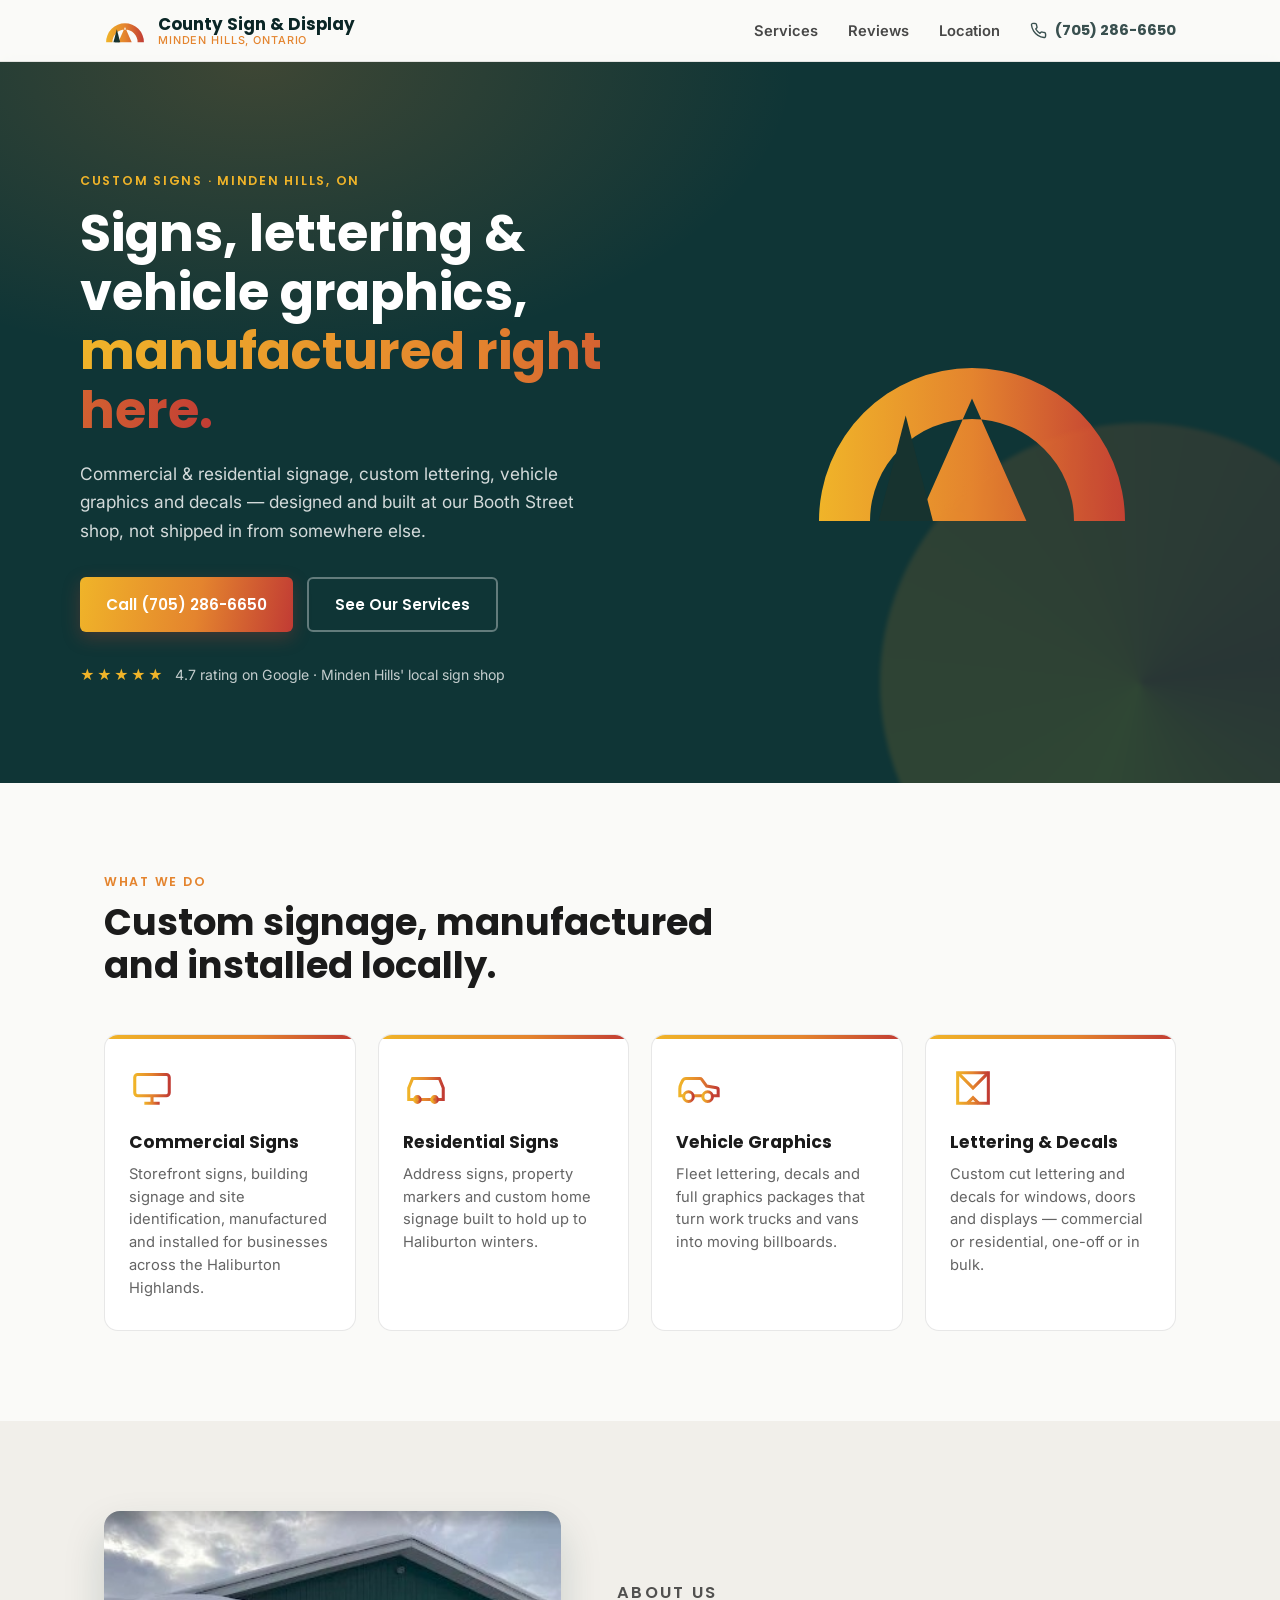
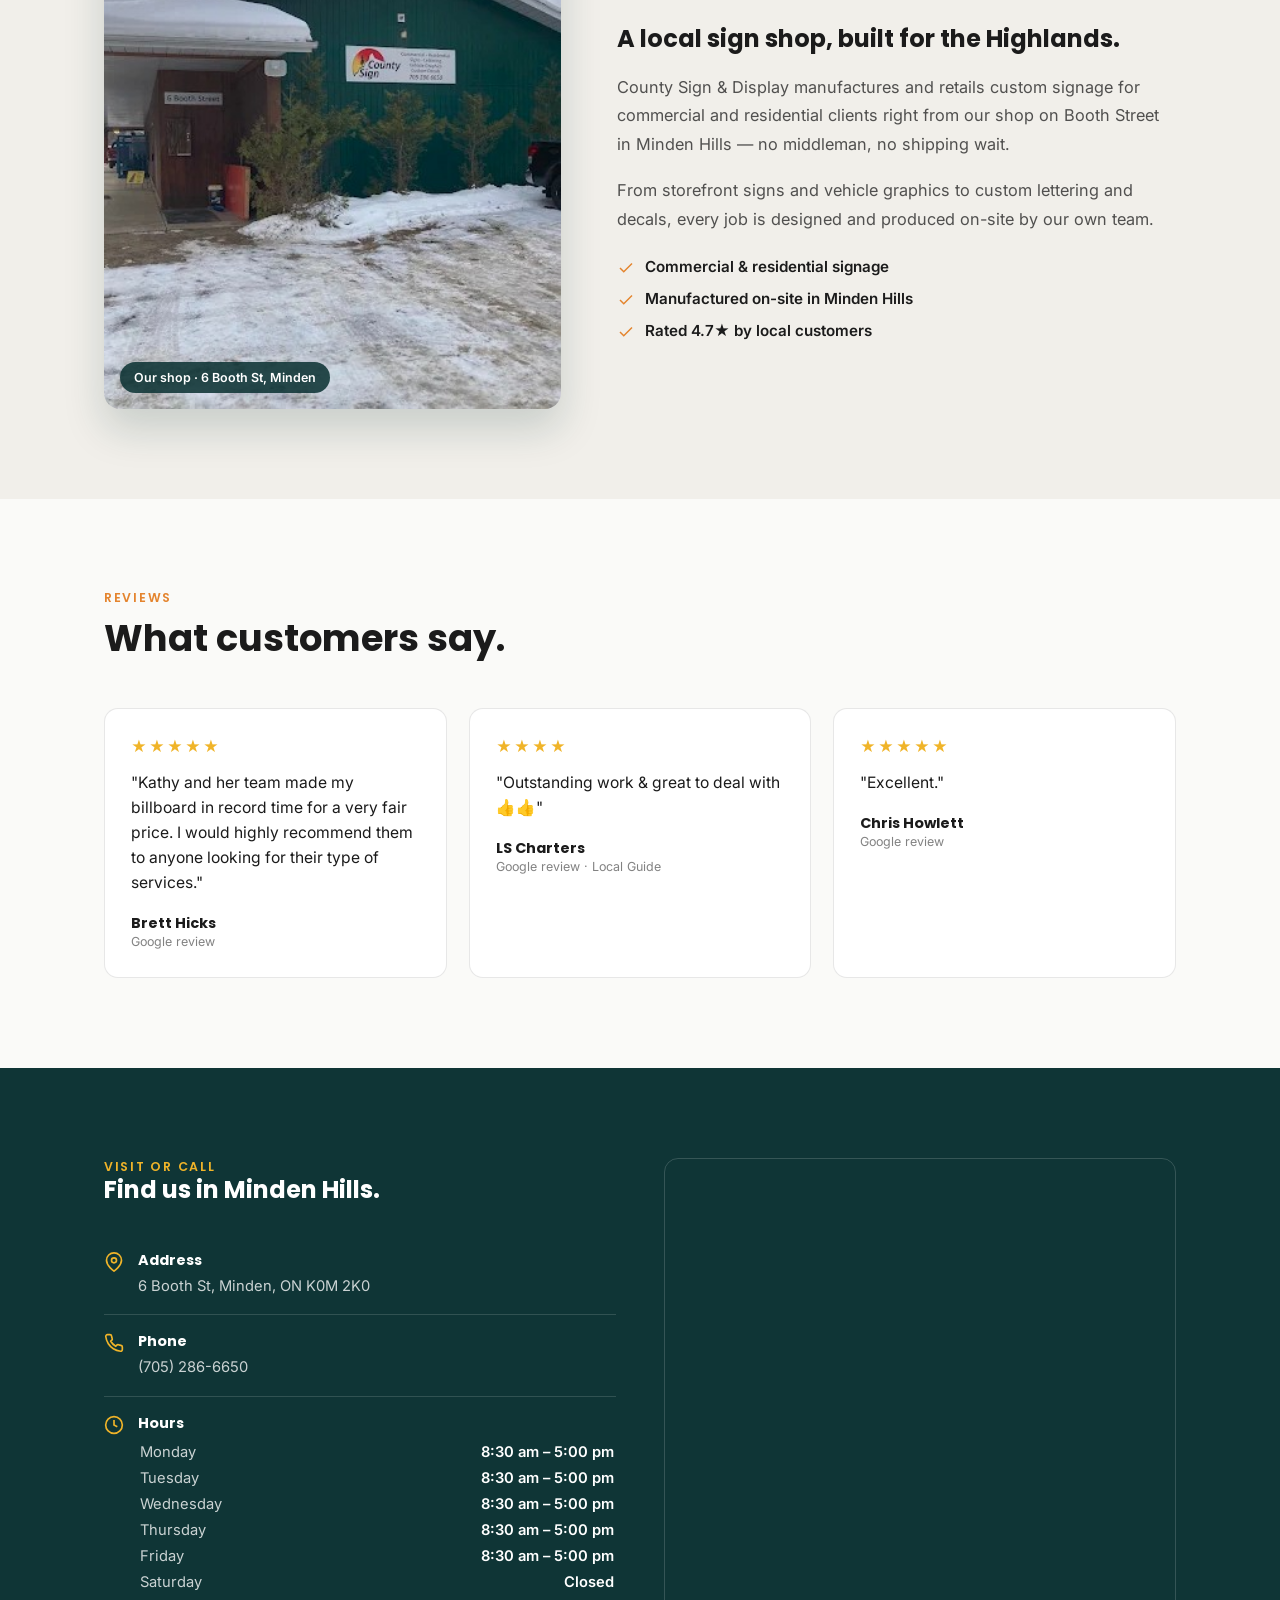
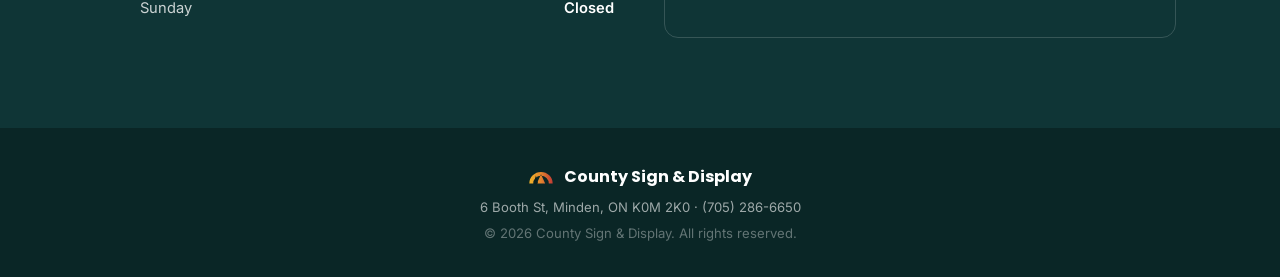
==== index.html @ 8c18675a "Initial site build for County Sign & Display Speculative build from public Google Business info (rev" ====
<!DOCTYPE html>
<html lang="en">
<head>
<meta charset="UTF-8">
<meta name="viewport" content="width=device-width, initial-scale=1.0">
<title>County Sign & Display | Signs, Lettering & Vehicle Graphics in Minden, ON</title>
<meta name="description" content="Custom sign manufacturing, lettering, vehicle graphics and decals — commercial and residential. Based on Booth St in Minden Hills, Ontario. Call (705) 286-6650.">
<link rel="preconnect" href="https://fonts.googleapis.com">
<link rel="preconnect" href="https://fonts.gstatic.com" crossorigin>
<link href="https://fonts.googleapis.com/css2?family=Poppins:wght@500;600;700;800&family=Inter:wght@400;500;600;700&display=swap" rel="stylesheet">
<link rel="icon" type="image/png" href="images/favicon-32.png">
<link rel="apple-touch-icon" href="images/apple-touch-icon.png">
<style>
  :root {
    /* Sunrise-arc gradient recreated from the shop signage (photo too blurred to sample pixels directly) */
    --gold: #F0B429;
    --orange: #E4842E;
    --red: #C13B34;
    /* Deep teal sampled directly from the shop's siding paint, brand-assets/logo-mark.svg source photo */
    --teal: #0F3536;
    --teal-dark: #0A2626;
    --ink: #1B1B1B;
    --paper: #FAFAF8;
    --paper-dim: #F1EFEA;
    --line: rgba(27,27,27,0.1);
  }

  * { margin: 0; padding: 0; box-sizing: border-box; }
  html { scroll-behavior: smooth; }

  body {
    font-family: 'Inter', sans-serif;
    background: var(--paper);
    color: var(--ink);
    overflow-x: hidden;
  }

  h1, h2, h3, .display {
    font-family: 'Poppins', sans-serif;
    font-weight: 700;
    line-height: 1.15;
  }

  a { text-decoration: none; color: inherit; }
  img { max-width: 100%; display: block; }

  .wrap {
    max-width: 1120px;
    margin: 0 auto;
    padding: 0 24px;
  }

  .eyebrow {
    font-family: 'Poppins', sans-serif;
    font-weight: 600;
    font-size: 0.78rem;
    letter-spacing: 0.14em;
    text-transform: uppercase;
    color: var(--orange);
  }

  .btn {
    display: inline-flex;
    align-items: center;
    gap: 8px;
    font-family: 'Poppins', sans-serif;
    font-weight: 600;
    font-size: 0.95rem;
    padding: 14px 26px;
    border-radius: 6px;
    transition: transform 0.15s ease, box-shadow 0.15s ease;
  }
  .btn-primary {
    background: linear-gradient(100deg, var(--gold), var(--orange) 55%, var(--red));
    color: #fff;
    box-shadow: 0 6px 18px rgba(196,66,48,0.28);
  }
  .btn-primary:hover { transform: translateY(-2px); box-shadow: 0 10px 22px rgba(196,66,48,0.34); }
  .btn-outline {
    border: 2px solid rgba(255,255,255,0.35);
    color: #fff;
  }
  .btn-outline:hover { border-color: #fff; }
  .btn-outline.on-light {
    border-color: var(--teal);
    color: var(--teal);
  }

  /* ---------- LOGO MARK (shared) ---------- */
  .logo-mark { width: 42px; height: auto; flex-shrink: 0; }

  /* ---------- NAV ---------- */
  header {
    position: sticky;
    top: 0;
    z-index: 100;
    background: rgba(250,250,248,0.92);
    backdrop-filter: blur(8px);
    border-bottom: 1px solid var(--line);
  }
  nav {
    display: flex;
    align-items: center;
    justify-content: space-between;
    padding: 14px 24px;
    max-width: 1120px;
    margin: 0 auto;
  }
  .brand {
    display: flex;
    align-items: center;
    gap: 12px;
  }
  .brand-text {
    font-family: 'Poppins', sans-serif;
    font-weight: 700;
    font-size: 1.05rem;
    line-height: 1.2;
    color: var(--teal-dark);
  }
  .brand-text span {
    display: block;
    font-family: 'Inter', sans-serif;
    font-weight: 500;
    font-size: 0.68rem;
    letter-spacing: 0.08em;
    text-transform: uppercase;
    color: var(--orange);
  }
  .nav-links {
    display: flex;
    align-items: center;
    gap: 30px;
    font-weight: 600;
    font-size: 0.92rem;
  }
  .nav-links a { opacity: 0.8; }
  .nav-links a:hover { opacity: 1; color: var(--orange); }
  .nav-call {
    display: flex;
    align-items: center;
    gap: 8px;
    font-family: 'Poppins', sans-serif;
    font-weight: 700;
    color: var(--teal-dark);
  }
  .nav-call svg { width: 17px; height: 17px; flex-shrink: 0; }
  .nav-mobile-hide { display: flex; }

  @media (max-width: 720px) {
    .nav-links a.hide-mobile { display: none; }
    .brand-text { font-size: 0.92rem; }
  }
  @media (max-width: 480px) {
    nav { flex-wrap: wrap; gap: 8px 0; }
    .brand-text span { display: none; }
    .nav-call { font-size: 0.85rem; white-space: nowrap; }
  }

  /* ---------- HERO ---------- */
  .hero {
    position: relative;
    background: radial-gradient(ellipse 900px 500px at 20% 0%, rgba(228,132,46,0.22), transparent 60%), var(--teal);
    color: #fff;
    padding: 110px 24px 100px;
    overflow: hidden;
  }
  .hero::after {
    content: "";
    position: absolute;
    right: -120px;
    bottom: -160px;
    width: 520px;
    height: 520px;
    border-radius: 50%;
    background: conic-gradient(from 200deg, var(--gold), var(--orange), var(--red), var(--gold));
    opacity: 0.14;
    filter: blur(2px);
  }
  .hero-inner {
    position: relative;
    max-width: 1120px;
    margin: 0 auto;
    display: grid;
    grid-template-columns: 1.15fr 0.85fr;
    gap: 48px;
    align-items: center;
  }
  .hero h1 {
    font-size: clamp(2.1rem, 4.4vw, 3.2rem);
    margin: 14px 0 20px;
  }
  .hero h1 .accent {
    background: linear-gradient(100deg, var(--gold), var(--orange) 60%, var(--red));
    -webkit-background-clip: text;
    background-clip: text;
    color: transparent;
  }
  .hero p.lead {
    font-size: 1.08rem;
    line-height: 1.65;
    color: rgba(255,255,255,0.82);
    max-width: 46ch;
    margin-bottom: 32px;
  }
  .hero-ctas { display: flex; flex-wrap: wrap; gap: 14px; }
  .hero-badge {
    margin-top: 34px;
    display: flex;
    align-items: center;
    gap: 10px;
    font-size: 0.88rem;
    color: rgba(255,255,255,0.75);
  }
  .stars { color: var(--gold); letter-spacing: 2px; }

  .hero-mark {
    display: flex;
    justify-content: center;
    align-items: center;
  }
  .hero-mark svg { width: 100%; max-width: 340px; }

  @media (max-width: 860px) {
    .hero-inner { grid-template-columns: 1fr; }
    .hero-mark { order: -1; max-width: 220px; margin: 0 auto; }
  }

  /* ---------- SECTION HEADS ---------- */
  .section { padding: 90px 24px; }
  .section-head { max-width: 640px; margin-bottom: 48px; }
  .section-head h2 { font-size: clamp(1.7rem, 3vw, 2.3rem); margin-top: 10px; }
  .section-alt { background: var(--paper-dim); }

  /* ---------- SERVICES ---------- */
  .services-grid {
    display: grid;
    grid-template-columns: repeat(4, 1fr);
    gap: 22px;
  }
  .service-card {
    background: #fff;
    border: 1px solid var(--line);
    border-radius: 14px;
    padding: 30px 24px;
    position: relative;
    overflow: hidden;
  }
  .service-card::before {
    content: "";
    position: absolute;
    top: 0; left: 0; right: 0;
    height: 4px;
    background: linear-gradient(100deg, var(--gold), var(--orange) 60%, var(--red));
  }
  .service-icon {
    width: 46px;
    height: 46px;
    margin-bottom: 18px;
  }
  .service-card h3 {
    font-size: 1.08rem;
    margin-bottom: 10px;
  }
  .service-card p {
    font-size: 0.92rem;
    line-height: 1.55;
    color: rgba(27,27,27,0.68);
  }

  @media (max-width: 980px) {
    .services-grid { grid-template-columns: repeat(2, 1fr); }
  }
  @media (max-width: 560px) {
    .services-grid { grid-template-columns: 1fr; }
  }

  /* ---------- ABOUT / PHOTO ---------- */
  .about-grid {
    display: grid;
    grid-template-columns: 0.9fr 1.1fr;
    gap: 56px;
    align-items: center;
  }
  .about-photo {
    border-radius: 16px;
    overflow: hidden;
    box-shadow: 0 20px 40px rgba(15,53,54,0.18);
    position: relative;
  }
  .about-photo img { width: 100%; height: 100%; object-fit: cover; }
  .about-photo-cap {
    position: absolute;
    left: 16px;
    bottom: 16px;
    background: rgba(15,53,54,0.88);
    color: #fff;
    font-size: 0.78rem;
    font-weight: 600;
    padding: 8px 14px;
    border-radius: 999px;
  }
  .about-copy p {
    font-size: 1.02rem;
    line-height: 1.75;
    color: rgba(27,27,27,0.75);
    margin-bottom: 18px;
  }
  .about-list {
    list-style: none;
    margin-top: 24px;
    display: grid;
    gap: 12px;
  }
  .about-list li {
    display: flex;
    align-items: flex-start;
    gap: 10px;
    font-weight: 600;
    font-size: 0.95rem;
  }
  .about-list svg { width: 18px; height: 18px; flex-shrink: 0; margin-top: 2px; color: var(--orange); }

  @media (max-width: 860px) {
    .about-grid { grid-template-columns: 1fr; }
  }

  /* ---------- TESTIMONIALS ---------- */
  .testi-grid {
    display: grid;
    grid-template-columns: repeat(3, 1fr);
    gap: 22px;
  }
  .testi-card {
    background: #fff;
    border-radius: 14px;
    padding: 28px 26px;
    border: 1px solid var(--line);
  }
  .testi-stars { color: var(--gold); font-size: 0.95rem; margin-bottom: 14px; letter-spacing: 2px; }
  .testi-card p.quote {
    font-size: 0.98rem;
    line-height: 1.6;
    margin-bottom: 18px;
    color: var(--ink);
  }
  .testi-name { font-family: 'Poppins', sans-serif; font-weight: 700; font-size: 0.9rem; }
  .testi-sub { font-size: 0.78rem; color: rgba(27,27,27,0.55); }

  @media (max-width: 860px) {
    .testi-grid { grid-template-columns: 1fr; }
  }

  /* ---------- LOCATION ---------- */
  .location {
    background: var(--teal);
    color: #fff;
  }
  .location-grid {
    display: grid;
    grid-template-columns: 1fr 1fr;
    gap: 48px;
    align-items: start;
  }
  .location h2 { color: #fff; }
  .info-row {
    display: flex;
    gap: 14px;
    padding: 16px 0;
    border-bottom: 1px solid rgba(255,255,255,0.14);
  }
  .info-row:last-child { border-bottom: none; }
  .info-row svg { width: 20px; height: 20px; flex-shrink: 0; color: var(--gold); margin-top: 2px; }
  .info-row h4 { font-family: 'Poppins', sans-serif; font-size: 0.9rem; margin-bottom: 4px; }
  .info-row p, .info-row a { font-size: 0.92rem; color: rgba(255,255,255,0.78); line-height: 1.6; }
  .hours-table { width: 100%; font-size: 0.92rem; }
  .hours-table td { padding: 3px 0; color: rgba(255,255,255,0.78); }
  .hours-table td:last-child { text-align: right; font-weight: 600; color: #fff; }

  .map-frame {
    border-radius: 14px;
    overflow: hidden;
    border: 1px solid rgba(255,255,255,0.16);
    height: 100%;
    min-height: 340px;
  }
  .map-frame iframe { width: 100%; height: 100%; min-height: 340px; border: 0; filter: grayscale(0.15) contrast(1.05); }

  @media (max-width: 860px) {
    .location-grid { grid-template-columns: 1fr; }
  }

  /* ---------- FOOTER ---------- */
  footer {
    background: var(--teal-dark);
    color: rgba(255,255,255,0.6);
    padding: 36px 24px;
    text-align: center;
    font-size: 0.82rem;
  }
  footer .foot-brand {
    display: flex;
    align-items: center;
    justify-content: center;
    gap: 10px;
    margin-bottom: 10px;
  }
  footer .foot-brand span { font-family: 'Poppins', sans-serif; font-weight: 700; color: #fff; font-size: 1rem; }
</style>
</head>
<body>

<header>
  <nav>
    <a href="#top" class="brand">
      <svg class="logo-mark" viewBox="0 0 200 130" xmlns="http://www.w3.org/2000/svg" aria-hidden="true">
        <defs>
          <linearGradient id="navGrad" x1="0" y1="0" x2="1" y2="0">
            <stop offset="0%" stop-color="#F0B429"/>
            <stop offset="50%" stop-color="#E4842E"/>
            <stop offset="100%" stop-color="#C13B34"/>
          </linearGradient>
        </defs>
        <path fill-rule="evenodd" fill="url(#navGrad)" d="M10,120 A90,90 0 0 1 190,120 L160,120 A60,60 0 0 0 40,120 Z M68,120 L100,48 L132,120 Z"/>
        <g fill="#17332f"><polygon points="52,120 62,78 72,120"/><polygon points="45,120 61,58 77,120"/></g>
      </svg>
      <span class="brand-text">County Sign &amp; Display<span>Minden Hills, Ontario</span></span>
    </a>
    <div class="nav-links">
      <a href="#services" class="hide-mobile">Services</a>
      <a href="#reviews" class="hide-mobile">Reviews</a>
      <a href="#location" class="hide-mobile">Location</a>
      <a href="tel:17052866650" class="nav-call">
        <svg viewBox="0 0 24 24" fill="none" stroke="currentColor" stroke-width="2" stroke-linecap="round" stroke-linejoin="round"><path d="M22 16.92v3a2 2 0 0 1-2.18 2 19.79 19.79 0 0 1-8.63-3.07 19.5 19.5 0 0 1-6-6 19.79 19.79 0 0 1-3.07-8.67A2 2 0 0 1 4.11 2h3a2 2 0 0 1 2 1.72c.127.96.361 1.903.7 2.81a2 2 0 0 1-.45 2.11L8.09 9.91a16 16 0 0 0 6 6l1.27-1.27a2 2 0 0 1 2.11-.45c.907.339 1.85.573 2.81.7A2 2 0 0 1 22 16.92z"/></svg>
        (705) 286-6650
      </a>
    </div>
  </nav>
</header>

<section class="hero" id="top">
  <div class="hero-inner">
    <div>
      <p class="eyebrow" style="color: var(--gold);">Custom Signs &middot; Minden Hills, ON</p>
      <h1>Signs, lettering &amp; vehicle graphics, <span class="accent">manufactured right here.</span></h1>
      <p class="lead">Commercial &amp; residential signage, custom lettering, vehicle graphics and decals — designed and built at our Booth Street shop, not shipped in from somewhere else.</p>
      <div class="hero-ctas">
        <a href="tel:17052866650" class="btn btn-primary">Call (705) 286-6650</a>
        <a href="#services" class="btn btn-outline">See Our Services</a>
      </div>
      <div class="hero-badge">
        <span class="stars">★★★★★</span>
        <span>4.7 rating on Google &middot; Minden Hills' local sign shop</span>
      </div>
    </div>
    <div class="hero-mark">
      <svg viewBox="0 0 200 130" xmlns="http://www.w3.org/2000/svg" aria-hidden="true">
        <defs>
          <linearGradient id="heroGrad" x1="0" y1="0" x2="1" y2="0">
            <stop offset="0%" stop-color="#F0B429"/>
            <stop offset="50%" stop-color="#E4842E"/>
            <stop offset="100%" stop-color="#C13B34"/>
          </linearGradient>
        </defs>
        <path fill-rule="evenodd" fill="url(#heroGrad)" d="M10,120 A90,90 0 0 1 190,120 L160,120 A60,60 0 0 0 40,120 Z M68,120 L100,48 L132,120 Z"/>
        <g fill="#17332f"><polygon points="52,120 62,78 72,120"/><polygon points="45,120 61,58 77,120"/></g>
      </svg>
    </div>
  </div>
</section>

<section class="section" id="services">
  <div class="wrap">
    <div class="section-head">
      <p class="eyebrow">What We Do</p>
      <h2>Custom signage, manufactured and installed locally.</h2>
    </div>
    <div class="services-grid">
      <div class="service-card">
        <svg class="service-icon" viewBox="0 0 24 24" fill="none" stroke="url(#navGrad)" stroke-width="1.6"><rect x="3" y="5" width="18" height="11" rx="1.5"/><path d="M8 20h8M12 16v4"/></svg>
        <h3>Commercial Signs</h3>
        <p>Storefront signs, building signage and site identification, manufactured and installed for businesses across the Haliburton Highlands.</p>
      </div>
      <div class="service-card">
        <svg class="service-icon" viewBox="0 0 24 24" fill="none" stroke="url(#navGrad)" stroke-width="1.6"><path d="M3 12l2-5h14l2 5v6H3v-6z"/><circle cx="7.5" cy="18" r="1.5"/><circle cx="16.5" cy="18" r="1.5"/></svg>
        <h3>Residential Signs</h3>
        <p>Address signs, property markers and custom home signage built to hold up to Haliburton winters.</p>
      </div>
      <div class="service-card">
        <svg class="service-icon" viewBox="0 0 24 24" fill="none" stroke="url(#navGrad)" stroke-width="1.6"><path d="M14 16H9m10 0h3v-3.15a1 1 0 0 0-.84-.99L16 11l-2.7-3.6a1 1 0 0 0-.8-.4H5.24a2 2 0 0 0-1.8 1.1l-.8 1.63A6 6 0 0 0 2 12.42V16h2"/><circle cx="6.5" cy="16.5" r="2.5"/><circle cx="16.5" cy="16.5" r="2.5"/></svg>
        <h3>Vehicle Graphics</h3>
        <p>Fleet lettering, decals and full graphics packages that turn work trucks and vans into moving billboards.</p>
      </div>
      <div class="service-card">
        <svg class="service-icon" viewBox="0 0 24 24" fill="none" stroke="url(#navGrad)" stroke-width="1.6"><path d="M4 4h16v16H4z"/><path d="M4 4l8 8 8-8M9 20l3-3 3 3"/></svg>
        <h3>Lettering &amp; Decals</h3>
        <p>Custom cut lettering and decals for windows, doors and displays — commercial or residential, one-off or in bulk.</p>
      </div>
    </div>
  </div>
</section>

<section class="section section-alt">
  <div class="wrap about-grid">
    <div class="about-photo">
      <img src="images/shop-exterior.jpg" alt="County Sign & Display shop at 6 Booth Street, Minden, Ontario">
      <span class="about-photo-cap">Our shop &middot; 6 Booth St, Minden</span>
    </div>
    <div class="about-copy">
      <p class="eyebrow">About Us</p>
      <h2 style="margin: 10px 0 20px;">A local sign shop, built for the Highlands.</h2>
      <p>County Sign &amp; Display manufactures and retails custom signage for commercial and residential clients right from our shop on Booth Street in Minden Hills — no middleman, no shipping wait.</p>
      <p>From storefront signs and vehicle graphics to custom lettering and decals, every job is designed and produced on-site by our own team.</p>
      <ul class="about-list">
        <li><svg viewBox="0 0 24 24" fill="none" stroke="currentColor" stroke-width="2"><path d="M20 6L9 17l-5-5"/></svg> Commercial &amp; residential signage</li>
        <li><svg viewBox="0 0 24 24" fill="none" stroke="currentColor" stroke-width="2"><path d="M20 6L9 17l-5-5"/></svg> Manufactured on-site in Minden Hills</li>
        <li><svg viewBox="0 0 24 24" fill="none" stroke="currentColor" stroke-width="2"><path d="M20 6L9 17l-5-5"/></svg> Rated 4.7★ by local customers</li>
      </ul>
    </div>
  </div>
</section>

<section class="section" id="reviews">
  <div class="wrap">
    <div class="section-head">
      <p class="eyebrow">Reviews</p>
      <h2>What customers say.</h2>
    </div>
    <div class="testi-grid">
      <div class="testi-card">
        <div class="testi-stars">★★★★★</div>
        <p class="quote">"Kathy and her team made my billboard in record time for a very fair price. I would highly recommend them to anyone looking for their type of services."</p>
        <div class="testi-name">Brett Hicks</div>
        <div class="testi-sub">Google review</div>
      </div>
      <div class="testi-card">
        <div class="testi-stars">★★★★</div>
        <p class="quote">"Outstanding work &amp; great to deal with 👍👍"</p>
        <div class="testi-name">LS Charters</div>
        <div class="testi-sub">Google review &middot; Local Guide</div>
      </div>
      <div class="testi-card">
        <div class="testi-stars">★★★★★</div>
        <p class="quote">"Excellent."</p>
        <div class="testi-name">Chris Howlett</div>
        <div class="testi-sub">Google review</div>
      </div>
    </div>
  </div>
</section>

<section class="section location" id="location">
  <div class="wrap location-grid">
    <div>
      <p class="eyebrow" style="color: var(--gold);">Visit or Call</p>
      <h2>Find us in Minden Hills.</h2>
      <div style="margin-top: 30px;">
        <div class="info-row">
          <svg viewBox="0 0 24 24" fill="none" stroke="currentColor" stroke-width="2"><path d="M21 10c0 7-9 13-9 13s-9-6-9-13a9 9 0 0 1 18 0z"/><circle cx="12" cy="10" r="3"/></svg>
          <div><h4>Address</h4><p>6 Booth St, Minden, ON K0M 2K0</p></div>
        </div>
        <div class="info-row">
          <svg viewBox="0 0 24 24" fill="none" stroke="currentColor" stroke-width="2"><path d="M22 16.92v3a2 2 0 0 1-2.18 2 19.79 19.79 0 0 1-8.63-3.07 19.5 19.5 0 0 1-6-6 19.79 19.79 0 0 1-3.07-8.67A2 2 0 0 1 4.11 2h3a2 2 0 0 1 2 1.72c.127.96.361 1.903.7 2.81a2 2 0 0 1-.45 2.11L8.09 9.91a16 16 0 0 0 6 6l1.27-1.27a2 2 0 0 1 2.11-.45c.907.339 1.85.573 2.81.7A2 2 0 0 1 22 16.92z"/></svg>
          <div><h4>Phone</h4><a href="tel:17052866650">(705) 286-6650</a></div>
        </div>
        <div class="info-row">
          <svg viewBox="0 0 24 24" fill="none" stroke="currentColor" stroke-width="2"><circle cx="12" cy="12" r="10"/><path d="M12 6v6l4 2"/></svg>
          <div style="width:100%;">
            <h4>Hours</h4>
            <table class="hours-table">
              <tr><td>Monday</td><td>8:30 am – 5:00 pm</td></tr>
              <tr><td>Tuesday</td><td>8:30 am – 5:00 pm</td></tr>
              <tr><td>Wednesday</td><td>8:30 am – 5:00 pm</td></tr>
              <tr><td>Thursday</td><td>8:30 am – 5:00 pm</td></tr>
              <tr><td>Friday</td><td>8:30 am – 5:00 pm</td></tr>
              <tr><td>Saturday</td><td>Closed</td></tr>
              <tr><td>Sunday</td><td>Closed</td></tr>
            </table>
          </div>
        </div>
      </div>
    </div>
    <div class="map-frame">
      <iframe src="https://www.google.com/maps?q=6+Booth+St,+Minden,+ON+K0M+2K0&output=embed" loading="lazy" referrerpolicy="no-referrer-when-downgrade" title="Map to County Sign & Display, 6 Booth St, Minden, ON"></iframe>
    </div>
  </div>
</section>

<footer>
  <div class="foot-brand">
    <svg width="26" height="auto" viewBox="0 0 200 130" xmlns="http://www.w3.org/2000/svg" aria-hidden="true">
      <defs>
        <linearGradient id="footGrad" x1="0" y1="0" x2="1" y2="0">
          <stop offset="0%" stop-color="#F0B429"/>
          <stop offset="50%" stop-color="#E4842E"/>
          <stop offset="100%" stop-color="#C13B34"/>
        </linearGradient>
      </defs>
      <path fill-rule="evenodd" fill="url(#footGrad)" d="M10,120 A90,90 0 0 1 190,120 L160,120 A60,60 0 0 0 40,120 Z M68,120 L100,48 L132,120 Z"/>
      <g fill="#0a1f1c"><polygon points="52,120 62,78 72,120"/><polygon points="45,120 61,58 77,120"/></g>
    </svg>
    <span>County Sign &amp; Display</span>
  </div>
  <p>6 Booth St, Minden, ON K0M 2K0 &middot; (705) 286-6650</p>
  <p style="margin-top: 10px; opacity: 0.6;">&copy; 2026 County Sign &amp; Display. All rights reserved.</p>
</footer>

</body>
</html>
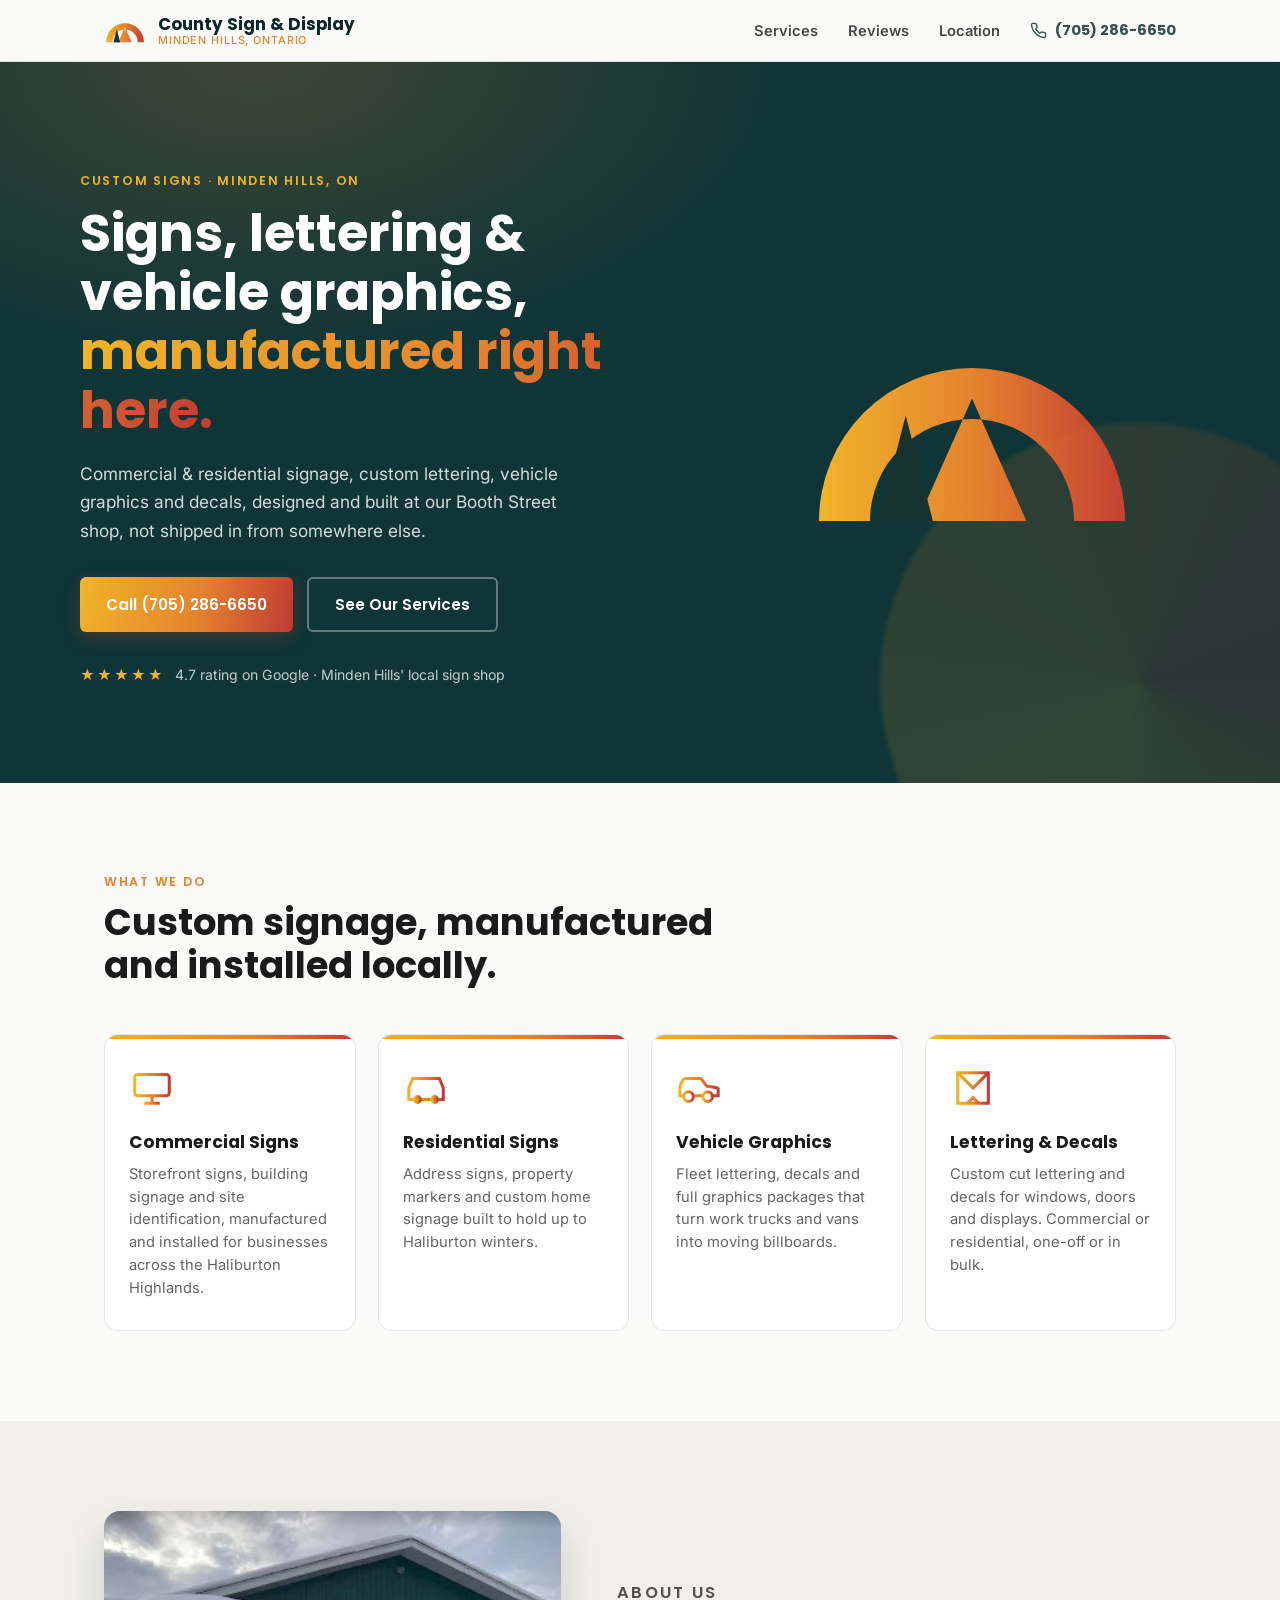
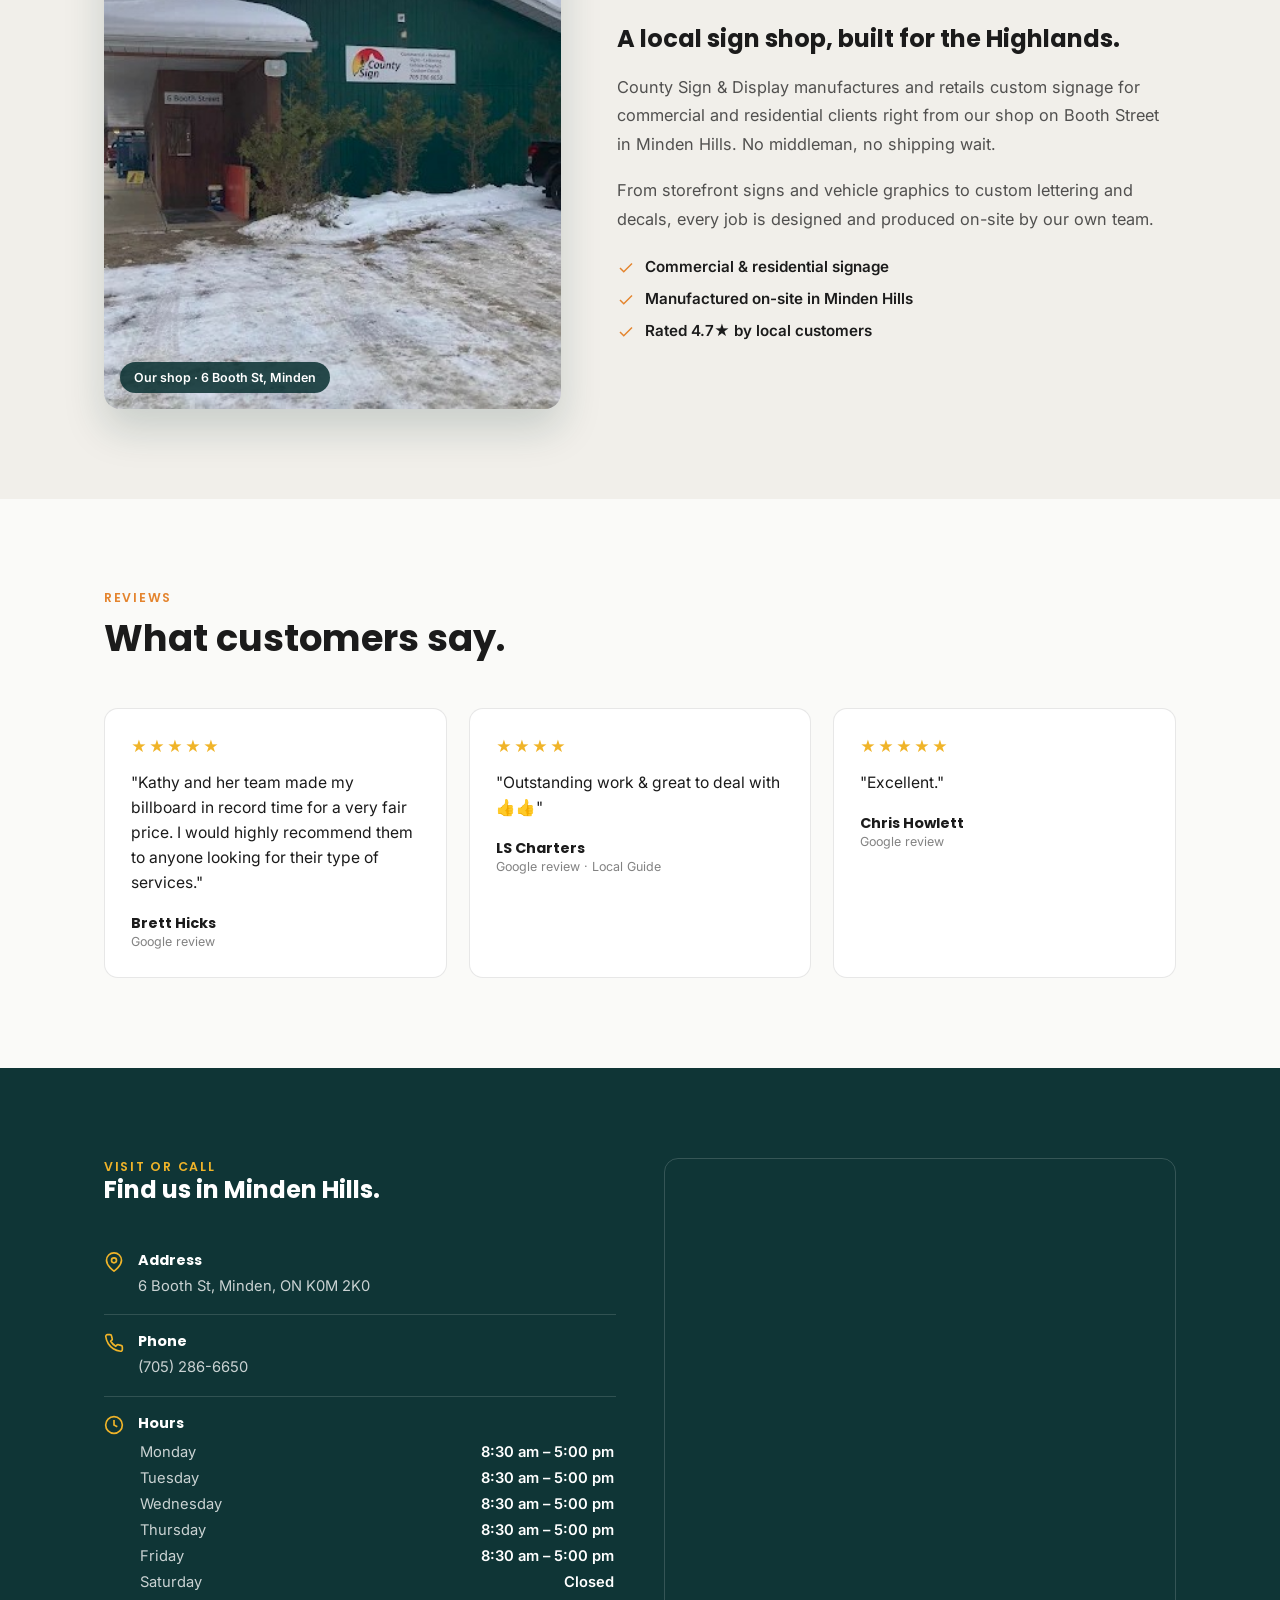
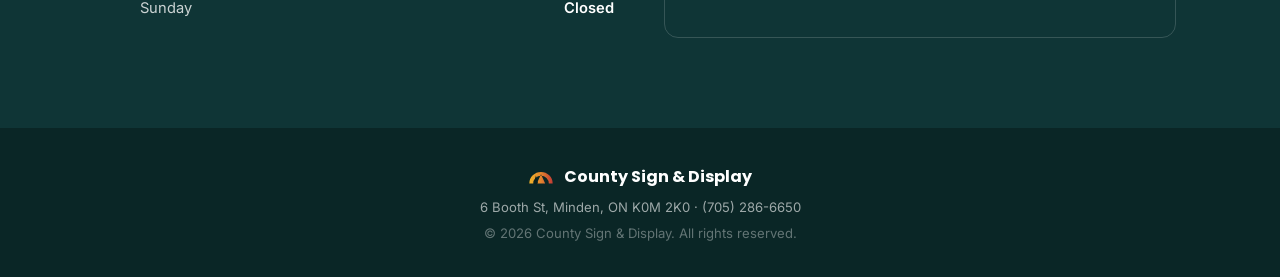
==== commit 17f6b1d7: "Remove em dashes from site copy Co-Authored-By: Claude Sonnet 5 <noreply@anthropic.com>" ====
--- a/index.html
+++ b/index.html
@@ -4,7 +4,7 @@
 <meta charset="UTF-8">
 <meta name="viewport" content="width=device-width, initial-scale=1.0">
 <title>County Sign & Display | Signs, Lettering & Vehicle Graphics in Minden, ON</title>
-<meta name="description" content="Custom sign manufacturing, lettering, vehicle graphics and decals — commercial and residential. Based on Booth St in Minden Hills, Ontario. Call (705) 286-6650.">
+<meta name="description" content="Custom sign manufacturing, lettering, vehicle graphics and decals for commercial and residential clients. Based on Booth St in Minden Hills, Ontario. Call (705) 286-6650.">
 <link rel="preconnect" href="https://fonts.googleapis.com">
 <link rel="preconnect" href="https://fonts.gstatic.com" crossorigin>
 <link href="https://fonts.googleapis.com/css2?family=Poppins:wght@500;600;700;800&family=Inter:wght@400;500;600;700&display=swap" rel="stylesheet">
@@ -443,7 +443,7 @@
     <div>
       <p class="eyebrow" style="color: var(--gold);">Custom Signs &middot; Minden Hills, ON</p>
       <h1>Signs, lettering &amp; vehicle graphics, <span class="accent">manufactured right here.</span></h1>
-      <p class="lead">Commercial &amp; residential signage, custom lettering, vehicle graphics and decals — designed and built at our Booth Street shop, not shipped in from somewhere else.</p>
+      <p class="lead">Commercial &amp; residential signage, custom lettering, vehicle graphics and decals, designed and built at our Booth Street shop, not shipped in from somewhere else.</p>
       <div class="hero-ctas">
         <a href="tel:17052866650" class="btn btn-primary">Call (705) 286-6650</a>
         <a href="#services" class="btn btn-outline">See Our Services</a>
@@ -494,7 +494,7 @@
       <div class="service-card">
         <svg class="service-icon" viewBox="0 0 24 24" fill="none" stroke="url(#navGrad)" stroke-width="1.6"><path d="M4 4h16v16H4z"/><path d="M4 4l8 8 8-8M9 20l3-3 3 3"/></svg>
         <h3>Lettering &amp; Decals</h3>
-        <p>Custom cut lettering and decals for windows, doors and displays — commercial or residential, one-off or in bulk.</p>
+        <p>Custom cut lettering and decals for windows, doors and displays. Commercial or residential, one-off or in bulk.</p>
       </div>
     </div>
   </div>
@@ -509,7 +509,7 @@
     <div class="about-copy">
       <p class="eyebrow">About Us</p>
       <h2 style="margin: 10px 0 20px;">A local sign shop, built for the Highlands.</h2>
-      <p>County Sign &amp; Display manufactures and retails custom signage for commercial and residential clients right from our shop on Booth Street in Minden Hills — no middleman, no shipping wait.</p>
+      <p>County Sign &amp; Display manufactures and retails custom signage for commercial and residential clients right from our shop on Booth Street in Minden Hills. No middleman, no shipping wait.</p>
       <p>From storefront signs and vehicle graphics to custom lettering and decals, every job is designed and produced on-site by our own team.</p>
       <ul class="about-list">
         <li><svg viewBox="0 0 24 24" fill="none" stroke="currentColor" stroke-width="2"><path d="M20 6L9 17l-5-5"/></svg> Commercial &amp; residential signage</li>
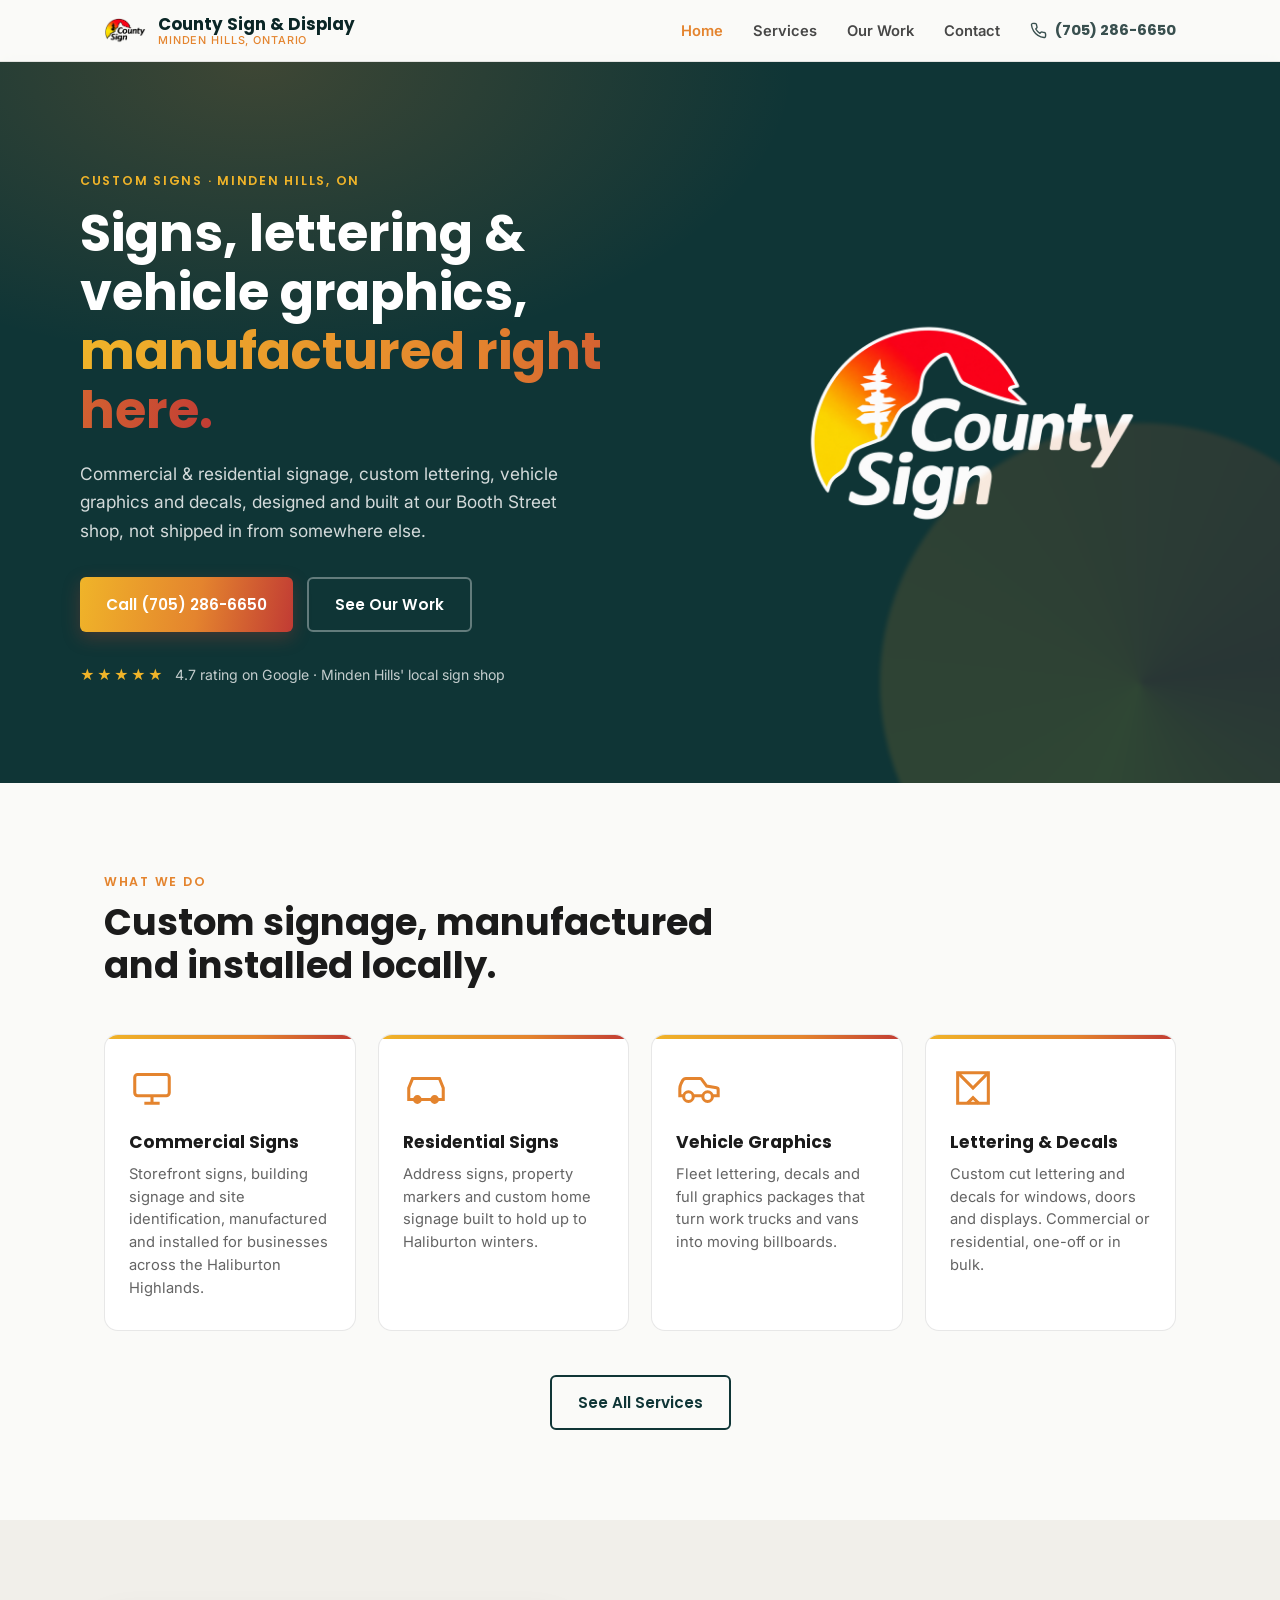
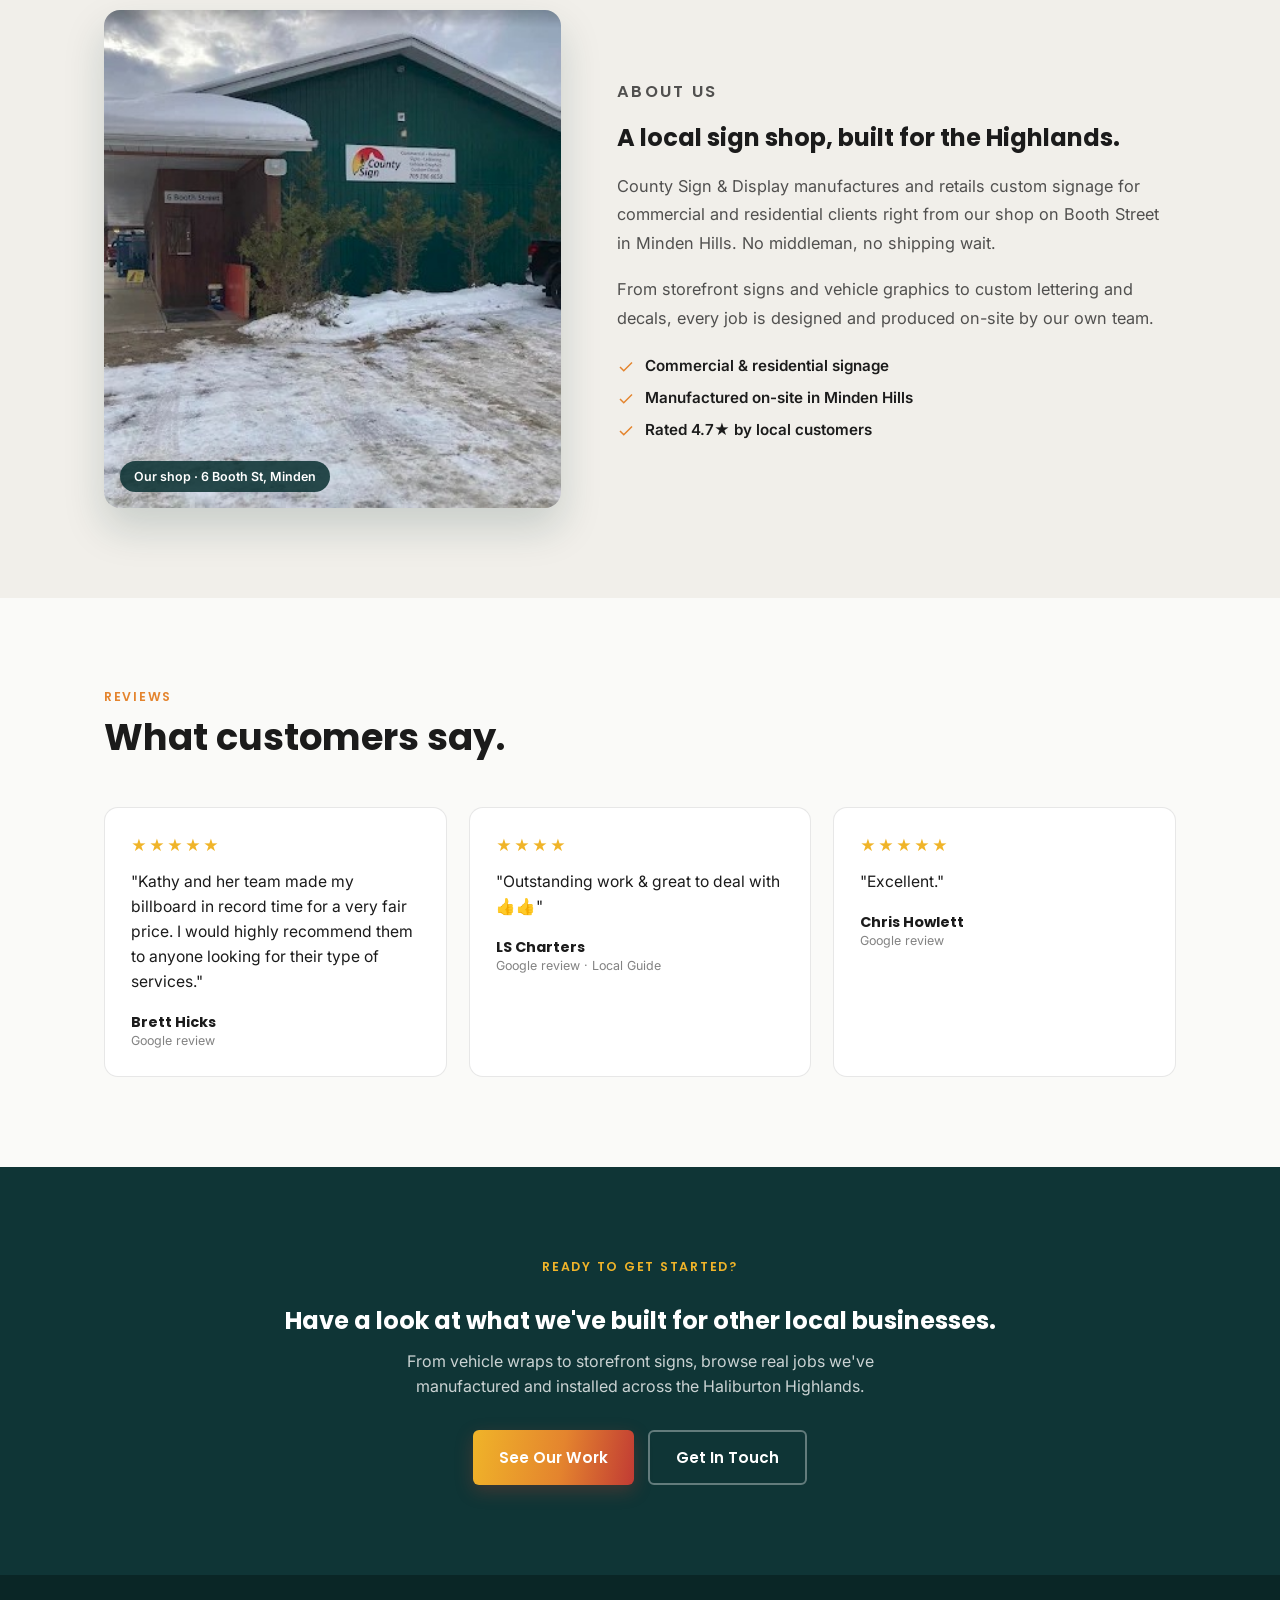
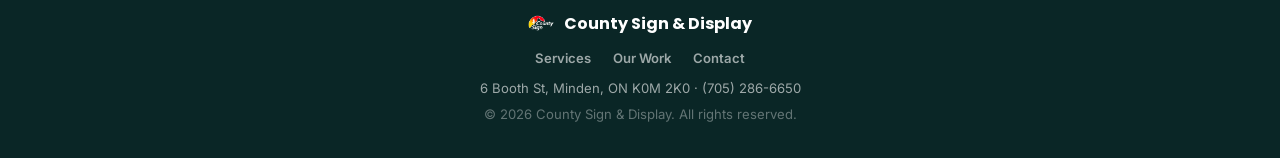
==== commit b0832b23: "Replace placeholder logo with real logo, split single-page site into 4 pages Swaps the invented sunr" ====
--- a/index.html
+++ b/index.html
@@ -10,426 +10,25 @@
 <link href="https://fonts.googleapis.com/css2?family=Poppins:wght@500;600;700;800&family=Inter:wght@400;500;600;700&display=swap" rel="stylesheet">
 <link rel="icon" type="image/png" href="images/favicon-32.png">
 <link rel="apple-touch-icon" href="images/apple-touch-icon.png">
-<style>
-  :root {
-    /* Sunrise-arc gradient recreated from the shop signage (photo too blurred to sample pixels directly) */
-    --gold: #F0B429;
-    --orange: #E4842E;
-    --red: #C13B34;
-    /* Deep teal sampled directly from the shop's siding paint, brand-assets/logo-mark.svg source photo */
-    --teal: #0F3536;
-    --teal-dark: #0A2626;
-    --ink: #1B1B1B;
-    --paper: #FAFAF8;
-    --paper-dim: #F1EFEA;
-    --line: rgba(27,27,27,0.1);
-  }
-
-  * { margin: 0; padding: 0; box-sizing: border-box; }
-  html { scroll-behavior: smooth; }
-
-  body {
-    font-family: 'Inter', sans-serif;
-    background: var(--paper);
-    color: var(--ink);
-    overflow-x: hidden;
-  }
-
-  h1, h2, h3, .display {
-    font-family: 'Poppins', sans-serif;
-    font-weight: 700;
-    line-height: 1.15;
-  }
-
-  a { text-decoration: none; color: inherit; }
-  img { max-width: 100%; display: block; }
-
-  .wrap {
-    max-width: 1120px;
-    margin: 0 auto;
-    padding: 0 24px;
-  }
-
-  .eyebrow {
-    font-family: 'Poppins', sans-serif;
-    font-weight: 600;
-    font-size: 0.78rem;
-    letter-spacing: 0.14em;
-    text-transform: uppercase;
-    color: var(--orange);
-  }
-
-  .btn {
-    display: inline-flex;
-    align-items: center;
-    gap: 8px;
-    font-family: 'Poppins', sans-serif;
-    font-weight: 600;
-    font-size: 0.95rem;
-    padding: 14px 26px;
-    border-radius: 6px;
-    transition: transform 0.15s ease, box-shadow 0.15s ease;
-  }
-  .btn-primary {
-    background: linear-gradient(100deg, var(--gold), var(--orange) 55%, var(--red));
-    color: #fff;
-    box-shadow: 0 6px 18px rgba(196,66,48,0.28);
-  }
-  .btn-primary:hover { transform: translateY(-2px); box-shadow: 0 10px 22px rgba(196,66,48,0.34); }
-  .btn-outline {
-    border: 2px solid rgba(255,255,255,0.35);
-    color: #fff;
-  }
-  .btn-outline:hover { border-color: #fff; }
-  .btn-outline.on-light {
-    border-color: var(--teal);
-    color: var(--teal);
-  }
-
-  /* ---------- LOGO MARK (shared) ---------- */
-  .logo-mark { width: 42px; height: auto; flex-shrink: 0; }
-
-  /* ---------- NAV ---------- */
-  header {
-    position: sticky;
-    top: 0;
-    z-index: 100;
-    background: rgba(250,250,248,0.92);
-    backdrop-filter: blur(8px);
-    border-bottom: 1px solid var(--line);
-  }
-  nav {
-    display: flex;
-    align-items: center;
-    justify-content: space-between;
-    padding: 14px 24px;
-    max-width: 1120px;
-    margin: 0 auto;
-  }
-  .brand {
-    display: flex;
-    align-items: center;
-    gap: 12px;
-  }
-  .brand-text {
-    font-family: 'Poppins', sans-serif;
-    font-weight: 700;
-    font-size: 1.05rem;
-    line-height: 1.2;
-    color: var(--teal-dark);
-  }
-  .brand-text span {
-    display: block;
-    font-family: 'Inter', sans-serif;
-    font-weight: 500;
-    font-size: 0.68rem;
-    letter-spacing: 0.08em;
-    text-transform: uppercase;
-    color: var(--orange);
-  }
-  .nav-links {
-    display: flex;
-    align-items: center;
-    gap: 30px;
-    font-weight: 600;
-    font-size: 0.92rem;
-  }
-  .nav-links a { opacity: 0.8; }
-  .nav-links a:hover { opacity: 1; color: var(--orange); }
-  .nav-call {
-    display: flex;
-    align-items: center;
-    gap: 8px;
-    font-family: 'Poppins', sans-serif;
-    font-weight: 700;
-    color: var(--teal-dark);
-  }
-  .nav-call svg { width: 17px; height: 17px; flex-shrink: 0; }
-  .nav-mobile-hide { display: flex; }
-
-  @media (max-width: 720px) {
-    .nav-links a.hide-mobile { display: none; }
-    .brand-text { font-size: 0.92rem; }
-  }
-  @media (max-width: 480px) {
-    nav { flex-wrap: wrap; gap: 8px 0; }
-    .brand-text span { display: none; }
-    .nav-call { font-size: 0.85rem; white-space: nowrap; }
-  }
-
-  /* ---------- HERO ---------- */
-  .hero {
-    position: relative;
-    background: radial-gradient(ellipse 900px 500px at 20% 0%, rgba(228,132,46,0.22), transparent 60%), var(--teal);
-    color: #fff;
-    padding: 110px 24px 100px;
-    overflow: hidden;
-  }
-  .hero::after {
-    content: "";
-    position: absolute;
-    right: -120px;
-    bottom: -160px;
-    width: 520px;
-    height: 520px;
-    border-radius: 50%;
-    background: conic-gradient(from 200deg, var(--gold), var(--orange), var(--red), var(--gold));
-    opacity: 0.14;
-    filter: blur(2px);
-  }
-  .hero-inner {
-    position: relative;
-    max-width: 1120px;
-    margin: 0 auto;
-    display: grid;
-    grid-template-columns: 1.15fr 0.85fr;
-    gap: 48px;
-    align-items: center;
-  }
-  .hero h1 {
-    font-size: clamp(2.1rem, 4.4vw, 3.2rem);
-    margin: 14px 0 20px;
-  }
-  .hero h1 .accent {
-    background: linear-gradient(100deg, var(--gold), var(--orange) 60%, var(--red));
-    -webkit-background-clip: text;
-    background-clip: text;
-    color: transparent;
-  }
-  .hero p.lead {
-    font-size: 1.08rem;
-    line-height: 1.65;
-    color: rgba(255,255,255,0.82);
-    max-width: 46ch;
-    margin-bottom: 32px;
-  }
-  .hero-ctas { display: flex; flex-wrap: wrap; gap: 14px; }
-  .hero-badge {
-    margin-top: 34px;
-    display: flex;
-    align-items: center;
-    gap: 10px;
-    font-size: 0.88rem;
-    color: rgba(255,255,255,0.75);
-  }
-  .stars { color: var(--gold); letter-spacing: 2px; }
-
-  .hero-mark {
-    display: flex;
-    justify-content: center;
-    align-items: center;
-  }
-  .hero-mark svg { width: 100%; max-width: 340px; }
-
-  @media (max-width: 860px) {
-    .hero-inner { grid-template-columns: 1fr; }
-    .hero-mark { order: -1; max-width: 220px; margin: 0 auto; }
-  }
-
-  /* ---------- SECTION HEADS ---------- */
-  .section { padding: 90px 24px; }
-  .section-head { max-width: 640px; margin-bottom: 48px; }
-  .section-head h2 { font-size: clamp(1.7rem, 3vw, 2.3rem); margin-top: 10px; }
-  .section-alt { background: var(--paper-dim); }
-
-  /* ---------- SERVICES ---------- */
-  .services-grid {
-    display: grid;
-    grid-template-columns: repeat(4, 1fr);
-    gap: 22px;
-  }
-  .service-card {
-    background: #fff;
-    border: 1px solid var(--line);
-    border-radius: 14px;
-    padding: 30px 24px;
-    position: relative;
-    overflow: hidden;
-  }
-  .service-card::before {
-    content: "";
-    position: absolute;
-    top: 0; left: 0; right: 0;
-    height: 4px;
-    background: linear-gradient(100deg, var(--gold), var(--orange) 60%, var(--red));
-  }
-  .service-icon {
-    width: 46px;
-    height: 46px;
-    margin-bottom: 18px;
-  }
-  .service-card h3 {
-    font-size: 1.08rem;
-    margin-bottom: 10px;
-  }
-  .service-card p {
-    font-size: 0.92rem;
-    line-height: 1.55;
-    color: rgba(27,27,27,0.68);
-  }
-
-  @media (max-width: 980px) {
-    .services-grid { grid-template-columns: repeat(2, 1fr); }
-  }
-  @media (max-width: 560px) {
-    .services-grid { grid-template-columns: 1fr; }
-  }
-
-  /* ---------- ABOUT / PHOTO ---------- */
-  .about-grid {
-    display: grid;
-    grid-template-columns: 0.9fr 1.1fr;
-    gap: 56px;
-    align-items: center;
-  }
-  .about-photo {
-    border-radius: 16px;
-    overflow: hidden;
-    box-shadow: 0 20px 40px rgba(15,53,54,0.18);
-    position: relative;
-  }
-  .about-photo img { width: 100%; height: 100%; object-fit: cover; }
-  .about-photo-cap {
-    position: absolute;
-    left: 16px;
-    bottom: 16px;
-    background: rgba(15,53,54,0.88);
-    color: #fff;
-    font-size: 0.78rem;
-    font-weight: 600;
-    padding: 8px 14px;
-    border-radius: 999px;
-  }
-  .about-copy p {
-    font-size: 1.02rem;
-    line-height: 1.75;
-    color: rgba(27,27,27,0.75);
-    margin-bottom: 18px;
-  }
-  .about-list {
-    list-style: none;
-    margin-top: 24px;
-    display: grid;
-    gap: 12px;
-  }
-  .about-list li {
-    display: flex;
-    align-items: flex-start;
-    gap: 10px;
-    font-weight: 600;
-    font-size: 0.95rem;
-  }
-  .about-list svg { width: 18px; height: 18px; flex-shrink: 0; margin-top: 2px; color: var(--orange); }
-
-  @media (max-width: 860px) {
-    .about-grid { grid-template-columns: 1fr; }
-  }
-
-  /* ---------- TESTIMONIALS ---------- */
-  .testi-grid {
-    display: grid;
-    grid-template-columns: repeat(3, 1fr);
-    gap: 22px;
-  }
-  .testi-card {
-    background: #fff;
-    border-radius: 14px;
-    padding: 28px 26px;
-    border: 1px solid var(--line);
-  }
-  .testi-stars { color: var(--gold); font-size: 0.95rem; margin-bottom: 14px; letter-spacing: 2px; }
-  .testi-card p.quote {
-    font-size: 0.98rem;
-    line-height: 1.6;
-    margin-bottom: 18px;
-    color: var(--ink);
-  }
-  .testi-name { font-family: 'Poppins', sans-serif; font-weight: 700; font-size: 0.9rem; }
-  .testi-sub { font-size: 0.78rem; color: rgba(27,27,27,0.55); }
-
-  @media (max-width: 860px) {
-    .testi-grid { grid-template-columns: 1fr; }
-  }
-
-  /* ---------- LOCATION ---------- */
-  .location {
-    background: var(--teal);
-    color: #fff;
-  }
-  .location-grid {
-    display: grid;
-    grid-template-columns: 1fr 1fr;
-    gap: 48px;
-    align-items: start;
-  }
-  .location h2 { color: #fff; }
-  .info-row {
-    display: flex;
-    gap: 14px;
-    padding: 16px 0;
-    border-bottom: 1px solid rgba(255,255,255,0.14);
-  }
-  .info-row:last-child { border-bottom: none; }
-  .info-row svg { width: 20px; height: 20px; flex-shrink: 0; color: var(--gold); margin-top: 2px; }
-  .info-row h4 { font-family: 'Poppins', sans-serif; font-size: 0.9rem; margin-bottom: 4px; }
-  .info-row p, .info-row a { font-size: 0.92rem; color: rgba(255,255,255,0.78); line-height: 1.6; }
-  .hours-table { width: 100%; font-size: 0.92rem; }
-  .hours-table td { padding: 3px 0; color: rgba(255,255,255,0.78); }
-  .hours-table td:last-child { text-align: right; font-weight: 600; color: #fff; }
-
-  .map-frame {
-    border-radius: 14px;
-    overflow: hidden;
-    border: 1px solid rgba(255,255,255,0.16);
-    height: 100%;
-    min-height: 340px;
-  }
-  .map-frame iframe { width: 100%; height: 100%; min-height: 340px; border: 0; filter: grayscale(0.15) contrast(1.05); }
-
-  @media (max-width: 860px) {
-    .location-grid { grid-template-columns: 1fr; }
-  }
-
-  /* ---------- FOOTER ---------- */
-  footer {
-    background: var(--teal-dark);
-    color: rgba(255,255,255,0.6);
-    padding: 36px 24px;
-    text-align: center;
-    font-size: 0.82rem;
-  }
-  footer .foot-brand {
-    display: flex;
-    align-items: center;
-    justify-content: center;
-    gap: 10px;
-    margin-bottom: 10px;
-  }
-  footer .foot-brand span { font-family: 'Poppins', sans-serif; font-weight: 700; color: #fff; font-size: 1rem; }
-</style>
+<link rel="stylesheet" href="css/style.css">
 </head>
 <body>
 
 <header>
   <nav>
-    <a href="#top" class="brand">
-      <svg class="logo-mark" viewBox="0 0 200 130" xmlns="http://www.w3.org/2000/svg" aria-hidden="true">
-        <defs>
-          <linearGradient id="navGrad" x1="0" y1="0" x2="1" y2="0">
-            <stop offset="0%" stop-color="#F0B429"/>
-            <stop offset="50%" stop-color="#E4842E"/>
-            <stop offset="100%" stop-color="#C13B34"/>
-          </linearGradient>
-        </defs>
-        <path fill-rule="evenodd" fill="url(#navGrad)" d="M10,120 A90,90 0 0 1 190,120 L160,120 A60,60 0 0 0 40,120 Z M68,120 L100,48 L132,120 Z"/>
-        <g fill="#17332f"><polygon points="52,120 62,78 72,120"/><polygon points="45,120 61,58 77,120"/></g>
-      </svg>
+    <a href="index.html" class="brand">
+      <img src="images/logo-black.png" alt="County Sign & Display logo" class="logo-mark">
       <span class="brand-text">County Sign &amp; Display<span>Minden Hills, Ontario</span></span>
     </a>
+    <button class="nav-toggle" aria-label="Toggle menu" aria-expanded="false">
+      <svg class="icon-menu" viewBox="0 0 24 24" fill="none" stroke="currentColor" stroke-width="2" stroke-linecap="round"><path d="M3 6h18M3 12h18M3 18h18"/></svg>
+      <svg class="icon-close" viewBox="0 0 24 24" fill="none" stroke="currentColor" stroke-width="2" stroke-linecap="round"><path d="M6 6l12 12M18 6L6 18"/></svg>
+    </button>
     <div class="nav-links">
-      <a href="#services" class="hide-mobile">Services</a>
-      <a href="#reviews" class="hide-mobile">Reviews</a>
-      <a href="#location" class="hide-mobile">Location</a>
+      <a href="index.html" class="hide-mobile active">Home</a>
+      <a href="services.html" class="hide-mobile">Services</a>
+      <a href="gallery.html" class="hide-mobile">Our Work</a>
+      <a href="contact.html" class="hide-mobile">Contact</a>
       <a href="tel:17052866650" class="nav-call">
         <svg viewBox="0 0 24 24" fill="none" stroke="currentColor" stroke-width="2" stroke-linecap="round" stroke-linejoin="round"><path d="M22 16.92v3a2 2 0 0 1-2.18 2 19.79 19.79 0 0 1-8.63-3.07 19.5 19.5 0 0 1-6-6 19.79 19.79 0 0 1-3.07-8.67A2 2 0 0 1 4.11 2h3a2 2 0 0 1 2 1.72c.127.96.361 1.903.7 2.81a2 2 0 0 1-.45 2.11L8.09 9.91a16 16 0 0 0 6 6l1.27-1.27a2 2 0 0 1 2.11-.45c.907.339 1.85.573 2.81.7A2 2 0 0 1 22 16.92z"/></svg>
         (705) 286-6650
@@ -446,7 +45,7 @@
       <p class="lead">Commercial &amp; residential signage, custom lettering, vehicle graphics and decals, designed and built at our Booth Street shop, not shipped in from somewhere else.</p>
       <div class="hero-ctas">
         <a href="tel:17052866650" class="btn btn-primary">Call (705) 286-6650</a>
-        <a href="#services" class="btn btn-outline">See Our Services</a>
+        <a href="gallery.html" class="btn btn-outline">See Our Work</a>
       </div>
       <div class="hero-badge">
         <span class="stars">★★★★★</span>
@@ -454,17 +53,7 @@
       </div>
     </div>
     <div class="hero-mark">
-      <svg viewBox="0 0 200 130" xmlns="http://www.w3.org/2000/svg" aria-hidden="true">
-        <defs>
-          <linearGradient id="heroGrad" x1="0" y1="0" x2="1" y2="0">
-            <stop offset="0%" stop-color="#F0B429"/>
-            <stop offset="50%" stop-color="#E4842E"/>
-            <stop offset="100%" stop-color="#C13B34"/>
-          </linearGradient>
-        </defs>
-        <path fill-rule="evenodd" fill="url(#heroGrad)" d="M10,120 A90,90 0 0 1 190,120 L160,120 A60,60 0 0 0 40,120 Z M68,120 L100,48 L132,120 Z"/>
-        <g fill="#17332f"><polygon points="52,120 62,78 72,120"/><polygon points="45,120 61,58 77,120"/></g>
-      </svg>
+      <img src="images/logo-white.png" alt="County Sign & Display">
     </div>
   </div>
 </section>
@@ -477,25 +66,28 @@
     </div>
     <div class="services-grid">
       <div class="service-card">
-        <svg class="service-icon" viewBox="0 0 24 24" fill="none" stroke="url(#navGrad)" stroke-width="1.6"><rect x="3" y="5" width="18" height="11" rx="1.5"/><path d="M8 20h8M12 16v4"/></svg>
+        <svg class="service-icon" viewBox="0 0 24 24" fill="none" stroke="var(--orange)" stroke-width="1.6"><rect x="3" y="5" width="18" height="11" rx="1.5"/><path d="M8 20h8M12 16v4"/></svg>
         <h3>Commercial Signs</h3>
         <p>Storefront signs, building signage and site identification, manufactured and installed for businesses across the Haliburton Highlands.</p>
       </div>
       <div class="service-card">
-        <svg class="service-icon" viewBox="0 0 24 24" fill="none" stroke="url(#navGrad)" stroke-width="1.6"><path d="M3 12l2-5h14l2 5v6H3v-6z"/><circle cx="7.5" cy="18" r="1.5"/><circle cx="16.5" cy="18" r="1.5"/></svg>
+        <svg class="service-icon" viewBox="0 0 24 24" fill="none" stroke="var(--orange)" stroke-width="1.6"><path d="M3 12l2-5h14l2 5v6H3v-6z"/><circle cx="7.5" cy="18" r="1.5"/><circle cx="16.5" cy="18" r="1.5"/></svg>
         <h3>Residential Signs</h3>
         <p>Address signs, property markers and custom home signage built to hold up to Haliburton winters.</p>
       </div>
       <div class="service-card">
-        <svg class="service-icon" viewBox="0 0 24 24" fill="none" stroke="url(#navGrad)" stroke-width="1.6"><path d="M14 16H9m10 0h3v-3.15a1 1 0 0 0-.84-.99L16 11l-2.7-3.6a1 1 0 0 0-.8-.4H5.24a2 2 0 0 0-1.8 1.1l-.8 1.63A6 6 0 0 0 2 12.42V16h2"/><circle cx="6.5" cy="16.5" r="2.5"/><circle cx="16.5" cy="16.5" r="2.5"/></svg>
+        <svg class="service-icon" viewBox="0 0 24 24" fill="none" stroke="var(--orange)" stroke-width="1.6"><path d="M14 16H9m10 0h3v-3.15a1 1 0 0 0-.84-.99L16 11l-2.7-3.6a1 1 0 0 0-.8-.4H5.24a2 2 0 0 0-1.8 1.1l-.8 1.63A6 6 0 0 0 2 12.42V16h2"/><circle cx="6.5" cy="16.5" r="2.5"/><circle cx="16.5" cy="16.5" r="2.5"/></svg>
         <h3>Vehicle Graphics</h3>
         <p>Fleet lettering, decals and full graphics packages that turn work trucks and vans into moving billboards.</p>
       </div>
       <div class="service-card">
-        <svg class="service-icon" viewBox="0 0 24 24" fill="none" stroke="url(#navGrad)" stroke-width="1.6"><path d="M4 4h16v16H4z"/><path d="M4 4l8 8 8-8M9 20l3-3 3 3"/></svg>
+        <svg class="service-icon" viewBox="0 0 24 24" fill="none" stroke="var(--orange)" stroke-width="1.6"><path d="M4 4h16v16H4z"/><path d="M4 4l8 8 8-8M9 20l3-3 3 3"/></svg>
         <h3>Lettering &amp; Decals</h3>
         <p>Custom cut lettering and decals for windows, doors and displays. Commercial or residential, one-off or in bulk.</p>
       </div>
+    </div>
+    <div class="section-cta">
+      <a href="services.html" class="btn btn-outline on-light">See All Services</a>
     </div>
   </div>
 </section>
@@ -549,61 +141,32 @@
   </div>
 </section>
 
-<section class="section location" id="location">
-  <div class="wrap location-grid">
-    <div>
-      <p class="eyebrow" style="color: var(--gold);">Visit or Call</p>
-      <h2>Find us in Minden Hills.</h2>
-      <div style="margin-top: 30px;">
-        <div class="info-row">
-          <svg viewBox="0 0 24 24" fill="none" stroke="currentColor" stroke-width="2"><path d="M21 10c0 7-9 13-9 13s-9-6-9-13a9 9 0 0 1 18 0z"/><circle cx="12" cy="10" r="3"/></svg>
-          <div><h4>Address</h4><p>6 Booth St, Minden, ON K0M 2K0</p></div>
-        </div>
-        <div class="info-row">
-          <svg viewBox="0 0 24 24" fill="none" stroke="currentColor" stroke-width="2"><path d="M22 16.92v3a2 2 0 0 1-2.18 2 19.79 19.79 0 0 1-8.63-3.07 19.5 19.5 0 0 1-6-6 19.79 19.79 0 0 1-3.07-8.67A2 2 0 0 1 4.11 2h3a2 2 0 0 1 2 1.72c.127.96.361 1.903.7 2.81a2 2 0 0 1-.45 2.11L8.09 9.91a16 16 0 0 0 6 6l1.27-1.27a2 2 0 0 1 2.11-.45c.907.339 1.85.573 2.81.7A2 2 0 0 1 22 16.92z"/></svg>
-          <div><h4>Phone</h4><a href="tel:17052866650">(705) 286-6650</a></div>
-        </div>
-        <div class="info-row">
-          <svg viewBox="0 0 24 24" fill="none" stroke="currentColor" stroke-width="2"><circle cx="12" cy="12" r="10"/><path d="M12 6v6l4 2"/></svg>
-          <div style="width:100%;">
-            <h4>Hours</h4>
-            <table class="hours-table">
-              <tr><td>Monday</td><td>8:30 am – 5:00 pm</td></tr>
-              <tr><td>Tuesday</td><td>8:30 am – 5:00 pm</td></tr>
-              <tr><td>Wednesday</td><td>8:30 am – 5:00 pm</td></tr>
-              <tr><td>Thursday</td><td>8:30 am – 5:00 pm</td></tr>
-              <tr><td>Friday</td><td>8:30 am – 5:00 pm</td></tr>
-              <tr><td>Saturday</td><td>Closed</td></tr>
-              <tr><td>Sunday</td><td>Closed</td></tr>
-            </table>
-          </div>
-        </div>
-      </div>
-    </div>
-    <div class="map-frame">
-      <iframe src="https://www.google.com/maps?q=6+Booth+St,+Minden,+ON+K0M+2K0&output=embed" loading="lazy" referrerpolicy="no-referrer-when-downgrade" title="Map to County Sign & Display, 6 Booth St, Minden, ON"></iframe>
+<section class="section cta-strip">
+  <div class="wrap">
+    <p class="eyebrow" style="color: var(--gold);">Ready to Get Started?</p>
+    <h2>Have a look at what we've built for other local businesses.</h2>
+    <p>From vehicle wraps to storefront signs, browse real jobs we've manufactured and installed across the Haliburton Highlands.</p>
+    <div class="hero-ctas">
+      <a href="gallery.html" class="btn btn-primary">See Our Work</a>
+      <a href="contact.html" class="btn btn-outline">Get In Touch</a>
     </div>
   </div>
 </section>
 
 <footer>
   <div class="foot-brand">
-    <svg width="26" height="auto" viewBox="0 0 200 130" xmlns="http://www.w3.org/2000/svg" aria-hidden="true">
-      <defs>
-        <linearGradient id="footGrad" x1="0" y1="0" x2="1" y2="0">
-          <stop offset="0%" stop-color="#F0B429"/>
-          <stop offset="50%" stop-color="#E4842E"/>
-          <stop offset="100%" stop-color="#C13B34"/>
-        </linearGradient>
-      </defs>
-      <path fill-rule="evenodd" fill="url(#footGrad)" d="M10,120 A90,90 0 0 1 190,120 L160,120 A60,60 0 0 0 40,120 Z M68,120 L100,48 L132,120 Z"/>
-      <g fill="#0a1f1c"><polygon points="52,120 62,78 72,120"/><polygon points="45,120 61,58 77,120"/></g>
-    </svg>
+    <img src="images/logo-white.png" alt="County Sign & Display">
     <span>County Sign &amp; Display</span>
+  </div>
+  <div class="foot-links">
+    <a href="services.html">Services</a>
+    <a href="gallery.html">Our Work</a>
+    <a href="contact.html">Contact</a>
   </div>
   <p>6 Booth St, Minden, ON K0M 2K0 &middot; (705) 286-6650</p>
   <p style="margin-top: 10px; opacity: 0.6;">&copy; 2026 County Sign &amp; Display. All rights reserved.</p>
 </footer>
 
+<script src="js/main.js"></script>
 </body>
 </html>
--- a/css/style.css
+++ b/css/style.css
@@ -0,0 +1,618 @@
+:root {
+  /* Sunrise-arc gradient, matches the real County Sign & Display logo */
+  --gold: #F0B429;
+  --orange: #E4842E;
+  --red: #C13B34;
+  /* Deep teal sampled from the shop's siding paint */
+  --teal: #0F3536;
+  --teal-dark: #0A2626;
+  --ink: #1B1B1B;
+  --paper: #FAFAF8;
+  --paper-dim: #F1EFEA;
+  --line: rgba(27,27,27,0.1);
+}
+
+* { margin: 0; padding: 0; box-sizing: border-box; }
+html { scroll-behavior: smooth; }
+
+body {
+  font-family: 'Inter', sans-serif;
+  background: var(--paper);
+  color: var(--ink);
+  overflow-x: hidden;
+}
+
+h1, h2, h3, .display {
+  font-family: 'Poppins', sans-serif;
+  font-weight: 700;
+  line-height: 1.15;
+}
+
+a { text-decoration: none; color: inherit; }
+img { max-width: 100%; display: block; }
+
+.wrap {
+  max-width: 1120px;
+  margin: 0 auto;
+  padding: 0 24px;
+}
+
+.eyebrow {
+  font-family: 'Poppins', sans-serif;
+  font-weight: 600;
+  font-size: 0.78rem;
+  letter-spacing: 0.14em;
+  text-transform: uppercase;
+  color: var(--orange);
+}
+
+.btn {
+  display: inline-flex;
+  align-items: center;
+  gap: 8px;
+  font-family: 'Poppins', sans-serif;
+  font-weight: 600;
+  font-size: 0.95rem;
+  padding: 14px 26px;
+  border-radius: 6px;
+  transition: transform 0.15s ease, box-shadow 0.15s ease;
+  cursor: pointer;
+  border: none;
+}
+.btn-primary {
+  background: linear-gradient(100deg, var(--gold), var(--orange) 55%, var(--red));
+  color: #fff;
+  box-shadow: 0 6px 18px rgba(196,66,48,0.28);
+}
+.btn-primary:hover { transform: translateY(-2px); box-shadow: 0 10px 22px rgba(196,66,48,0.34); }
+.btn-outline {
+  border: 2px solid rgba(255,255,255,0.35);
+  color: #fff;
+}
+.btn-outline:hover { border-color: #fff; }
+.btn-outline.on-light {
+  border-color: var(--teal);
+  color: var(--teal);
+}
+
+/* ---------- LOGO MARK (shared) ---------- */
+.logo-mark { width: 42px; height: auto; flex-shrink: 0; }
+
+/* ---------- NAV ---------- */
+header {
+  position: sticky;
+  top: 0;
+  z-index: 100;
+  background: rgba(250,250,248,0.92);
+  backdrop-filter: blur(8px);
+  border-bottom: 1px solid var(--line);
+}
+nav {
+  display: flex;
+  align-items: center;
+  justify-content: space-between;
+  padding: 14px 24px;
+  max-width: 1120px;
+  margin: 0 auto;
+}
+.brand {
+  display: flex;
+  align-items: center;
+  gap: 12px;
+}
+.brand-text {
+  font-family: 'Poppins', sans-serif;
+  font-weight: 700;
+  font-size: 1.05rem;
+  line-height: 1.2;
+  color: var(--teal-dark);
+}
+.brand-text span {
+  display: block;
+  font-family: 'Inter', sans-serif;
+  font-weight: 500;
+  font-size: 0.68rem;
+  letter-spacing: 0.08em;
+  text-transform: uppercase;
+  color: var(--orange);
+}
+.nav-links {
+  display: flex;
+  align-items: center;
+  gap: 30px;
+  font-weight: 600;
+  font-size: 0.92rem;
+}
+.nav-links a { opacity: 0.8; }
+.nav-links a:hover { opacity: 1; color: var(--orange); }
+.nav-links a.active { opacity: 1; color: var(--orange); }
+.nav-call {
+  display: flex;
+  align-items: center;
+  gap: 8px;
+  font-family: 'Poppins', sans-serif;
+  font-weight: 700;
+  color: var(--teal-dark);
+}
+.nav-call svg { width: 17px; height: 17px; flex-shrink: 0; }
+.nav-mobile-hide { display: flex; }
+
+.nav-toggle {
+  display: none;
+  background: none;
+  border: none;
+  padding: 6px;
+  cursor: pointer;
+  color: var(--teal-dark);
+}
+.nav-toggle svg { width: 26px; height: 26px; }
+.nav-toggle .icon-close { display: none; }
+.nav-toggle.open .icon-menu { display: none; }
+.nav-toggle.open .icon-close { display: block; }
+
+@media (max-width: 720px) {
+  .nav-toggle { display: flex; }
+  nav { position: relative; }
+  .nav-links {
+    position: absolute;
+    top: 100%;
+    left: 0;
+    right: 0;
+    background: var(--paper);
+    flex-direction: column;
+    align-items: flex-start;
+    gap: 0;
+    max-height: 0;
+    overflow: hidden;
+    border-bottom: 1px solid var(--line);
+    transition: max-height 0.25s ease;
+    box-shadow: 0 12px 20px rgba(27,27,27,0.06);
+  }
+  .nav-links.open { max-height: 340px; }
+  .nav-links a.hide-mobile {
+    display: block;
+    width: 100%;
+    padding: 14px 24px;
+    border-bottom: 1px solid var(--line);
+  }
+  .nav-links .nav-call { padding: 14px 24px; width: 100%; }
+  .brand-text { font-size: 0.92rem; }
+}
+@media (max-width: 480px) {
+  nav { flex-wrap: nowrap; }
+  .brand-text span { display: none; }
+  .nav-call { font-size: 0.85rem; white-space: nowrap; }
+}
+
+/* ---------- HERO (home) ---------- */
+.hero {
+  position: relative;
+  background: radial-gradient(ellipse 900px 500px at 20% 0%, rgba(228,132,46,0.22), transparent 60%), var(--teal);
+  color: #fff;
+  padding: 110px 24px 100px;
+  overflow: hidden;
+}
+.hero::after {
+  content: "";
+  position: absolute;
+  right: -120px;
+  bottom: -160px;
+  width: 520px;
+  height: 520px;
+  border-radius: 50%;
+  background: conic-gradient(from 200deg, var(--gold), var(--orange), var(--red), var(--gold));
+  opacity: 0.14;
+  filter: blur(2px);
+}
+.hero-inner {
+  position: relative;
+  max-width: 1120px;
+  margin: 0 auto;
+  display: grid;
+  grid-template-columns: 1.15fr 0.85fr;
+  gap: 48px;
+  align-items: center;
+}
+.hero h1 {
+  font-size: clamp(2.1rem, 4.4vw, 3.2rem);
+  margin: 14px 0 20px;
+}
+.hero h1 .accent {
+  background: linear-gradient(100deg, var(--gold), var(--orange) 60%, var(--red));
+  -webkit-background-clip: text;
+  background-clip: text;
+  color: transparent;
+}
+.hero p.lead {
+  font-size: 1.08rem;
+  line-height: 1.65;
+  color: rgba(255,255,255,0.82);
+  max-width: 46ch;
+  margin-bottom: 32px;
+}
+.hero-ctas { display: flex; flex-wrap: wrap; gap: 14px; }
+.hero-badge {
+  margin-top: 34px;
+  display: flex;
+  align-items: center;
+  gap: 10px;
+  font-size: 0.88rem;
+  color: rgba(255,255,255,0.75);
+}
+.stars { color: var(--gold); letter-spacing: 2px; }
+
+.hero-mark {
+  display: flex;
+  justify-content: center;
+  align-items: center;
+}
+.hero-mark img { width: 100%; max-width: 340px; }
+
+@media (max-width: 860px) {
+  .hero-inner { grid-template-columns: 1fr; }
+  .hero-mark { order: -1; max-width: 220px; margin: 0 auto; }
+}
+
+/* ---------- PAGE HERO (sub-pages) ---------- */
+.page-hero {
+  position: relative;
+  background: radial-gradient(ellipse 900px 500px at 20% 0%, rgba(228,132,46,0.22), transparent 60%), var(--teal);
+  color: #fff;
+  padding: 70px 24px 64px;
+  overflow: hidden;
+}
+.page-hero::after {
+  content: "";
+  position: absolute;
+  right: -120px;
+  bottom: -160px;
+  width: 420px;
+  height: 420px;
+  border-radius: 50%;
+  background: conic-gradient(from 200deg, var(--gold), var(--orange), var(--red), var(--gold));
+  opacity: 0.14;
+  filter: blur(2px);
+}
+.page-hero .wrap { position: relative; }
+.page-hero h1 {
+  font-size: clamp(1.9rem, 3.6vw, 2.6rem);
+  margin-top: 10px;
+}
+.page-hero p.lead {
+  margin-top: 14px;
+  font-size: 1.02rem;
+  line-height: 1.6;
+  color: rgba(255,255,255,0.82);
+  max-width: 56ch;
+}
+
+/* ---------- SECTION HEADS ---------- */
+.section { padding: 90px 24px; }
+.section-head { max-width: 640px; margin-bottom: 48px; }
+.section-head h2 { font-size: clamp(1.7rem, 3vw, 2.3rem); margin-top: 10px; }
+.section-alt { background: var(--paper-dim); }
+
+/* ---------- SERVICES ---------- */
+.services-grid {
+  display: grid;
+  grid-template-columns: repeat(4, 1fr);
+  gap: 22px;
+}
+.services-grid.detailed { grid-template-columns: repeat(2, 1fr); }
+.service-card {
+  background: #fff;
+  border: 1px solid var(--line);
+  border-radius: 14px;
+  padding: 30px 24px;
+  position: relative;
+  overflow: hidden;
+}
+.service-card::before {
+  content: "";
+  position: absolute;
+  top: 0; left: 0; right: 0;
+  height: 4px;
+  background: linear-gradient(100deg, var(--gold), var(--orange) 60%, var(--red));
+}
+.service-icon {
+  width: 46px;
+  height: 46px;
+  margin-bottom: 18px;
+}
+.service-card h3 {
+  font-size: 1.08rem;
+  margin-bottom: 10px;
+}
+.service-card p {
+  font-size: 0.92rem;
+  line-height: 1.55;
+  color: rgba(27,27,27,0.68);
+}
+.service-card p + p { margin-top: 10px; }
+
+@media (max-width: 980px) {
+  .services-grid { grid-template-columns: repeat(2, 1fr); }
+}
+@media (max-width: 560px) {
+  .services-grid, .services-grid.detailed { grid-template-columns: 1fr; }
+}
+
+.section-cta { text-align: center; margin-top: 44px; }
+
+/* ---------- ABOUT / PHOTO ---------- */
+.about-grid {
+  display: grid;
+  grid-template-columns: 0.9fr 1.1fr;
+  gap: 56px;
+  align-items: center;
+}
+.about-photo {
+  border-radius: 16px;
+  overflow: hidden;
+  box-shadow: 0 20px 40px rgba(15,53,54,0.18);
+  position: relative;
+}
+.about-photo img { width: 100%; height: 100%; object-fit: cover; }
+.about-photo-cap {
+  position: absolute;
+  left: 16px;
+  bottom: 16px;
+  background: rgba(15,53,54,0.88);
+  color: #fff;
+  font-size: 0.78rem;
+  font-weight: 600;
+  padding: 8px 14px;
+  border-radius: 999px;
+}
+.about-copy p {
+  font-size: 1.02rem;
+  line-height: 1.75;
+  color: rgba(27,27,27,0.75);
+  margin-bottom: 18px;
+}
+.about-list {
+  list-style: none;
+  margin-top: 24px;
+  display: grid;
+  gap: 12px;
+}
+.about-list li {
+  display: flex;
+  align-items: flex-start;
+  gap: 10px;
+  font-weight: 600;
+  font-size: 0.95rem;
+}
+.about-list svg { width: 18px; height: 18px; flex-shrink: 0; margin-top: 2px; color: var(--orange); }
+
+@media (max-width: 860px) {
+  .about-grid { grid-template-columns: 1fr; }
+}
+
+/* ---------- TESTIMONIALS ---------- */
+.testi-grid {
+  display: grid;
+  grid-template-columns: repeat(3, 1fr);
+  gap: 22px;
+}
+.testi-card {
+  background: #fff;
+  border-radius: 14px;
+  padding: 28px 26px;
+  border: 1px solid var(--line);
+}
+.testi-stars { color: var(--gold); font-size: 0.95rem; margin-bottom: 14px; letter-spacing: 2px; }
+.testi-card p.quote {
+  font-size: 0.98rem;
+  line-height: 1.6;
+  margin-bottom: 18px;
+  color: var(--ink);
+}
+.testi-name { font-family: 'Poppins', sans-serif; font-weight: 700; font-size: 0.9rem; }
+.testi-sub { font-size: 0.78rem; color: rgba(27,27,27,0.55); }
+
+@media (max-width: 860px) {
+  .testi-grid { grid-template-columns: 1fr; }
+}
+
+/* ---------- CTA STRIP ---------- */
+.cta-strip {
+  background: var(--teal);
+  color: #fff;
+  text-align: center;
+}
+.cta-strip h2 { color: #fff; margin-bottom: 14px; }
+.cta-strip p { color: rgba(255,255,255,0.78); max-width: 52ch; margin: 0 auto 30px; line-height: 1.6; }
+.cta-strip .hero-ctas { justify-content: center; }
+
+/* ---------- GALLERY ---------- */
+.gallery-intro { max-width: 700px; margin-bottom: 48px; }
+.gallery-grid {
+  display: grid;
+  grid-template-columns: repeat(3, 1fr);
+  gap: 20px;
+}
+.gallery-item {
+  background: #fff;
+  border: 1px solid var(--line);
+  border-radius: 14px;
+  overflow: hidden;
+  cursor: pointer;
+  transition: transform 0.18s ease, box-shadow 0.18s ease;
+}
+.gallery-item:hover {
+  transform: translateY(-4px);
+  box-shadow: 0 14px 30px rgba(15,53,54,0.14);
+}
+.gallery-item .thumb {
+  aspect-ratio: 4 / 3;
+  overflow: hidden;
+}
+.gallery-item .thumb img {
+  width: 100%;
+  height: 100%;
+  object-fit: cover;
+}
+.gallery-cap {
+  padding: 16px 18px;
+}
+.gallery-cap .tag {
+  font-family: 'Poppins', sans-serif;
+  font-weight: 600;
+  font-size: 0.72rem;
+  letter-spacing: 0.08em;
+  text-transform: uppercase;
+  color: var(--orange);
+  display: block;
+  margin-bottom: 6px;
+}
+.gallery-cap .title {
+  font-family: 'Poppins', sans-serif;
+  font-weight: 700;
+  font-size: 0.98rem;
+  color: var(--teal-dark);
+}
+
+@media (max-width: 980px) {
+  .gallery-grid { grid-template-columns: repeat(2, 1fr); }
+}
+@media (max-width: 560px) {
+  .gallery-grid { grid-template-columns: 1fr; }
+}
+
+/* Lightbox */
+.lightbox {
+  position: fixed;
+  inset: 0;
+  background: rgba(10,38,38,0.92);
+  display: none;
+  align-items: center;
+  justify-content: center;
+  z-index: 1000;
+  padding: 40px 24px;
+}
+.lightbox.open { display: flex; }
+.lightbox-inner {
+  max-width: 900px;
+  max-height: 88vh;
+  width: 100%;
+  text-align: center;
+}
+.lightbox-inner img {
+  max-height: 72vh;
+  width: auto;
+  max-width: 100%;
+  margin: 0 auto;
+  border-radius: 10px;
+  box-shadow: 0 20px 50px rgba(0,0,0,0.4);
+}
+.lightbox-cap {
+  color: #fff;
+  margin-top: 18px;
+}
+.lightbox-cap .tag {
+  font-family: 'Poppins', sans-serif;
+  font-weight: 600;
+  font-size: 0.72rem;
+  letter-spacing: 0.08em;
+  text-transform: uppercase;
+  color: var(--gold);
+  display: block;
+  margin-bottom: 6px;
+}
+.lightbox-cap .title {
+  font-family: 'Poppins', sans-serif;
+  font-weight: 700;
+  font-size: 1.1rem;
+}
+.lightbox-close, .lightbox-prev, .lightbox-next {
+  position: fixed;
+  background: rgba(255,255,255,0.12);
+  border: none;
+  color: #fff;
+  width: 44px;
+  height: 44px;
+  border-radius: 999px;
+  display: flex;
+  align-items: center;
+  justify-content: center;
+  cursor: pointer;
+  transition: background 0.15s ease;
+}
+.lightbox-close:hover, .lightbox-prev:hover, .lightbox-next:hover { background: rgba(255,255,255,0.24); }
+.lightbox-close { top: 24px; right: 24px; }
+.lightbox-prev { left: 24px; top: 50%; transform: translateY(-50%); }
+.lightbox-next { right: 24px; top: 50%; transform: translateY(-50%); }
+.lightbox-close svg, .lightbox-prev svg, .lightbox-next svg { width: 20px; height: 20px; }
+
+@media (max-width: 620px) {
+  .lightbox-prev, .lightbox-next { width: 38px; height: 38px; }
+  .lightbox-prev { left: 10px; }
+  .lightbox-next { right: 10px; }
+  .lightbox-close { top: 14px; right: 14px; }
+}
+
+/* ---------- LOCATION / CONTACT ---------- */
+.location {
+  background: var(--teal);
+  color: #fff;
+}
+.location-grid {
+  display: grid;
+  grid-template-columns: 1fr 1fr;
+  gap: 48px;
+  align-items: start;
+}
+.location h2 { color: #fff; }
+.info-row {
+  display: flex;
+  gap: 14px;
+  padding: 16px 0;
+  border-bottom: 1px solid rgba(255,255,255,0.14);
+}
+.info-row:last-child { border-bottom: none; }
+.info-row svg { width: 20px; height: 20px; flex-shrink: 0; color: var(--gold); margin-top: 2px; }
+.info-row h4 { font-family: 'Poppins', sans-serif; font-size: 0.9rem; margin-bottom: 4px; }
+.info-row p, .info-row a { font-size: 0.92rem; color: rgba(255,255,255,0.78); line-height: 1.6; }
+.hours-table { width: 100%; font-size: 0.92rem; }
+.hours-table td { padding: 3px 0; color: rgba(255,255,255,0.78); }
+.hours-table td:last-child { text-align: right; font-weight: 600; color: #fff; }
+
+.map-frame {
+  border-radius: 14px;
+  overflow: hidden;
+  border: 1px solid rgba(255,255,255,0.16);
+  height: 100%;
+  min-height: 340px;
+}
+.map-frame iframe { width: 100%; height: 100%; min-height: 340px; border: 0; filter: grayscale(0.15) contrast(1.05); }
+
+@media (max-width: 860px) {
+  .location-grid { grid-template-columns: 1fr; }
+}
+
+/* ---------- FOOTER ---------- */
+footer {
+  background: var(--teal-dark);
+  color: rgba(255,255,255,0.6);
+  padding: 36px 24px;
+  text-align: center;
+  font-size: 0.82rem;
+}
+footer .foot-brand {
+  display: flex;
+  align-items: center;
+  justify-content: center;
+  gap: 10px;
+  margin-bottom: 10px;
+}
+footer .foot-brand img { width: 26px; height: auto; }
+footer .foot-brand span { font-family: 'Poppins', sans-serif; font-weight: 700; color: #fff; font-size: 1rem; }
+footer .foot-links {
+  display: flex;
+  justify-content: center;
+  gap: 22px;
+  margin: 14px 0;
+  font-weight: 600;
+}
+footer .foot-links a:hover { color: #fff; }
